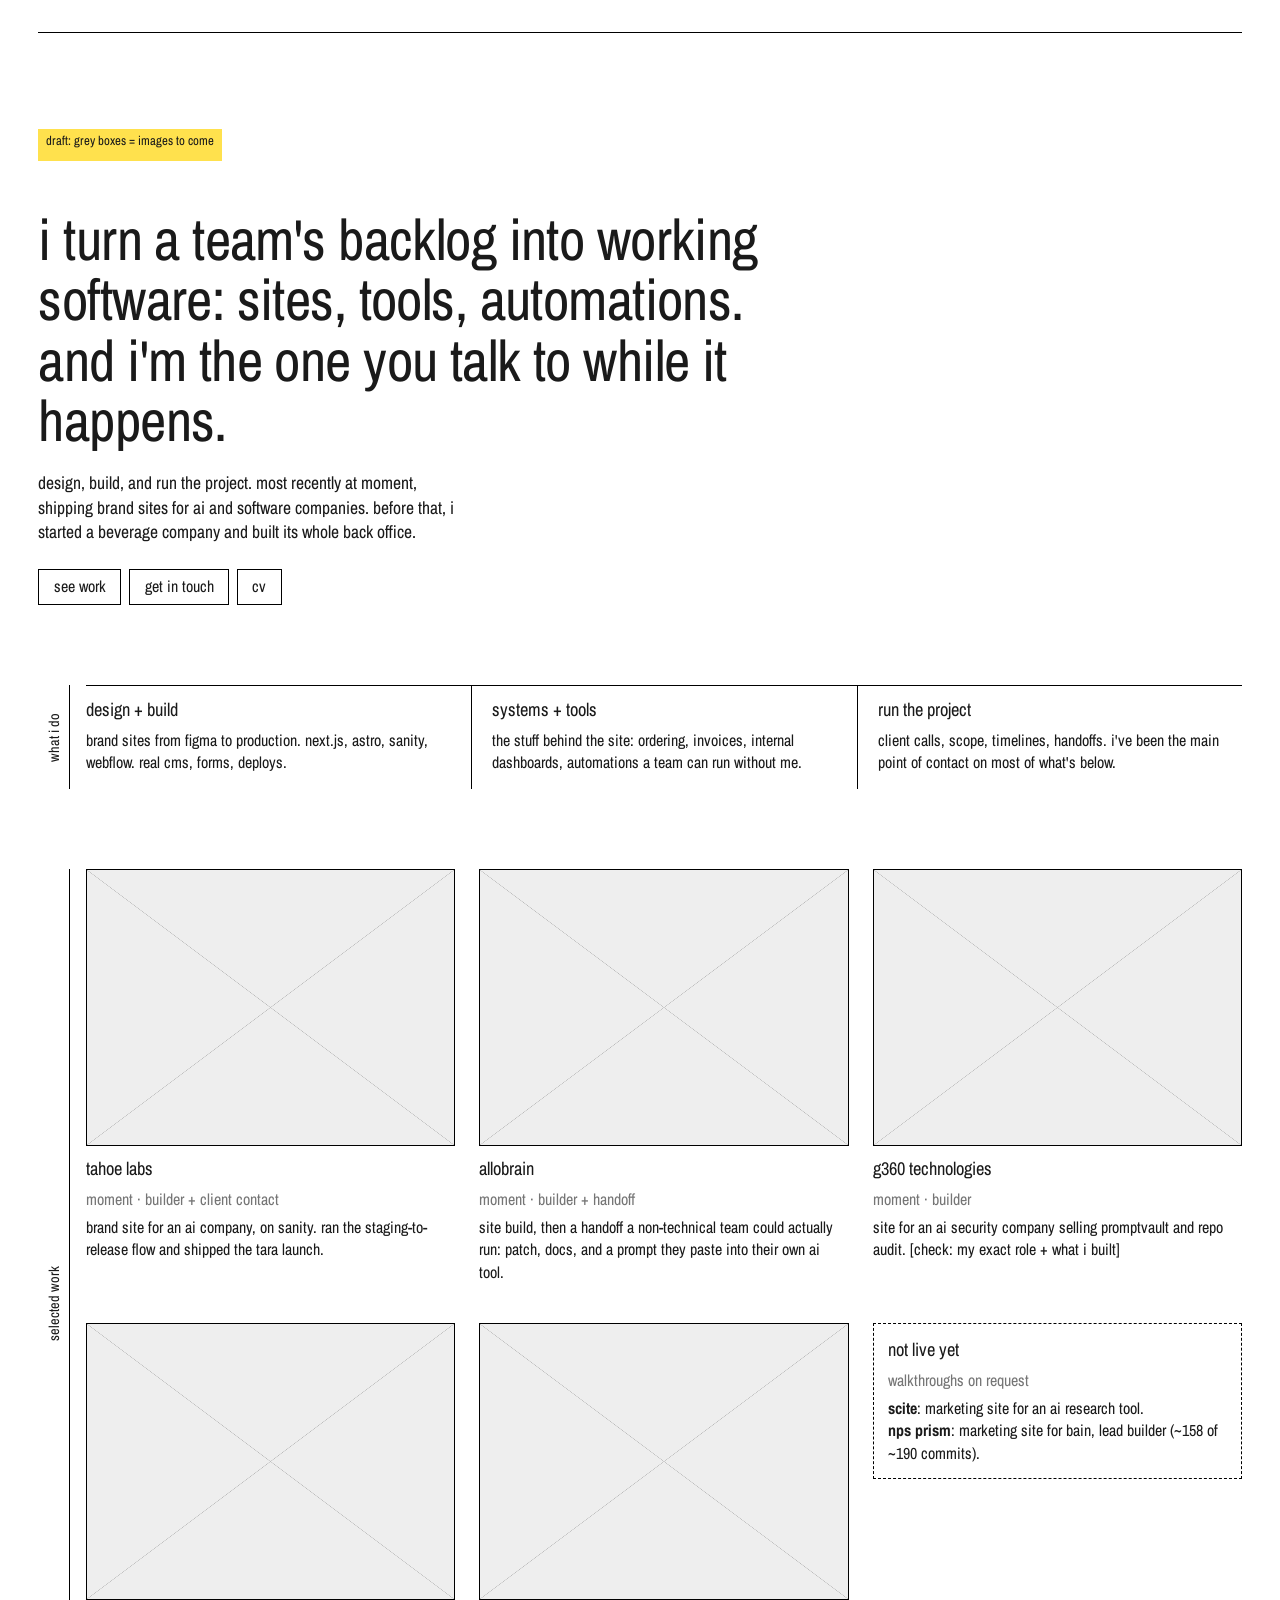
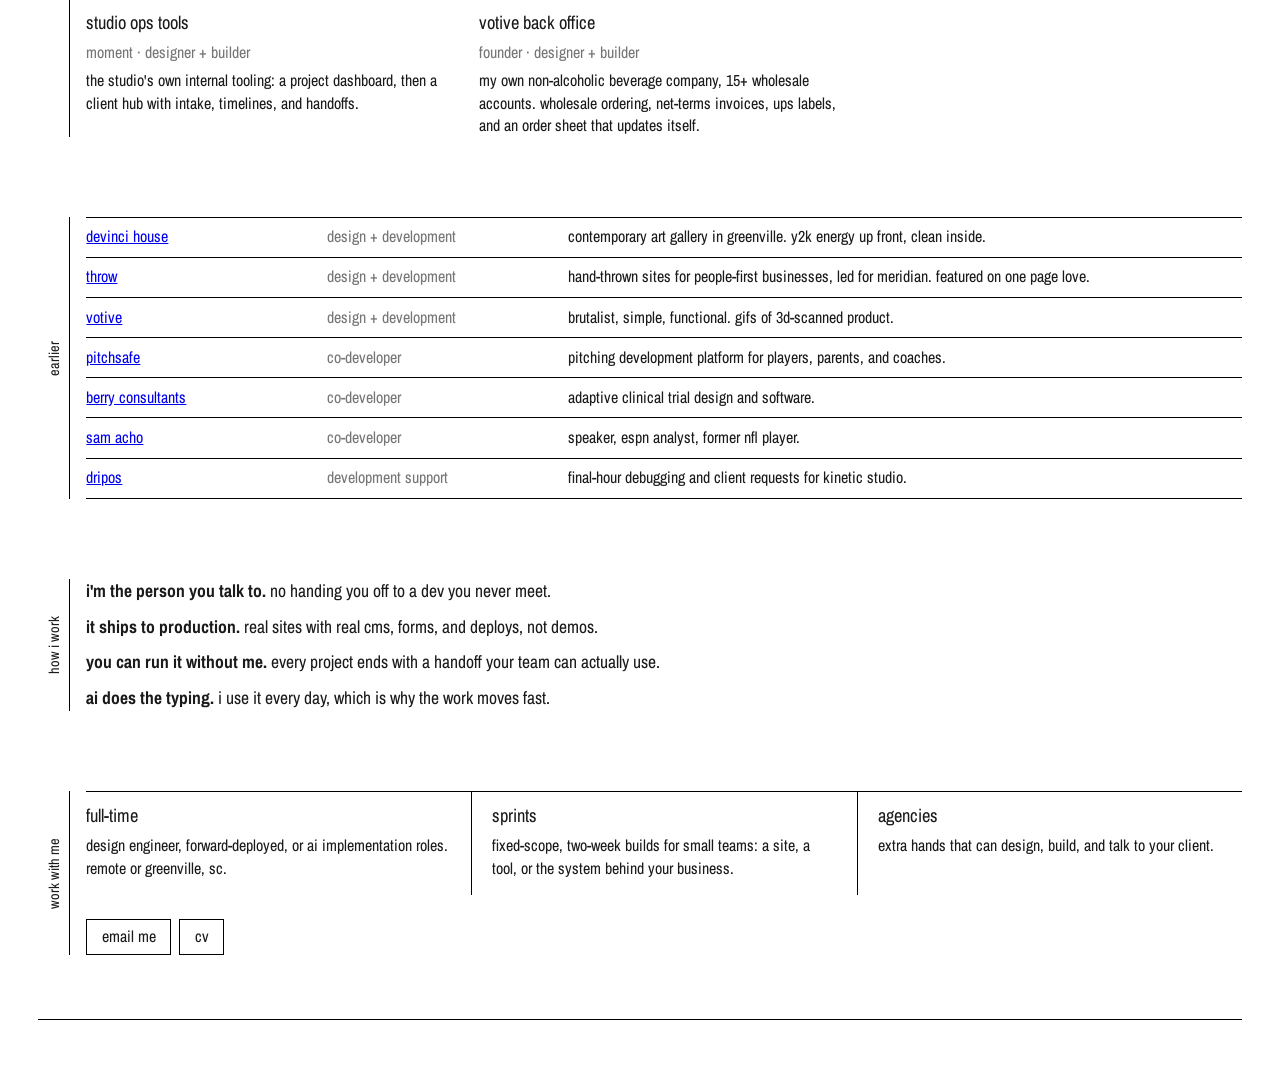
==== pages/index.html @ 3b922965 "Rebuild as the professional site: no side nav, top bar + footer, work front door at / Drops the pers" ====
<!DOCTYPE html>
<html lang="en">
<head>
  <meta charset="UTF-8">
  <meta name="viewport" content="width=device-width, initial-scale=1.0">
  <title>Griffin Duffey</title>
  <meta name="description" content="Griffin Duffey designs and builds sites, tools, and automations, and is the person you talk to while it happens. Open for work.">
  <link rel="icon" type="image/png" href="/assets/fav.png">
  <link rel="apple-touch-icon" href="/assets/webclip.png">
  <link rel="stylesheet" href="/css/pro.css">
</head>
<body>
  <div class="pro">
    <header class="pro-head" data-include="/partials/header.html"></header>

    <main class="pro-main">
      <p class="draft-flag">draft: grey boxes = images to come</p>

      <!-- Anchor line -->
      <section class="hero">
        <h1>i turn a team's backlog into working software: sites, tools, automations. and i'm the one you talk to while it happens.</h1>
        <p class="hero-sub">design, build, and run the project. most recently at MOMENT, shipping brand sites for ai and software companies. before that, i started a beverage company and built its whole back office.</p>
        <p class="buttons">
          <a href="#work">see work</a>
          <a href="mailto:griffinbennettduffey@gmail.com?subject=work">get in touch</a>
          <a href="/cv">cv</a>
        </p>
      </section>

      <!-- What I do -->
      <section class="group">
        <aside class="group-label"><span>what i do</span></aside>
        <div class="group-body cols">
          <div class="col">
            <h2>design + build</h2>
            <p>brand sites from figma to production. next.js, astro, sanity, webflow. real cms, forms, deploys.</p>
          </div>
          <div class="col">
            <h2>systems + tools</h2>
            <p>the stuff behind the site: ordering, invoices, internal dashboards, automations a team can run without me.</p>
          </div>
          <div class="col">
            <h2>run the project</h2>
            <p>client calls, scope, timelines, handoffs. i've been the main point of contact on most of what's below.</p>
          </div>
        </div>
      </section>

      <!-- Selected work -->
      <section class="group" id="work">
        <aside class="group-label"><span>selected work</span></aside>
        <div class="group-body cases">
          <a class="case" href="#">
            <div class="img" aria-hidden="true"></div>
            <h3>tahoe labs</h3>
            <p class="meta">MOMENT · builder + client contact</p>
            <p>brand site for an ai company, on sanity. ran the staging-to-release flow and shipped the tara launch.</p>
          </a>
          <a class="case" href="#">
            <div class="img" aria-hidden="true"></div>
            <h3>allobrain</h3>
            <p class="meta">MOMENT · builder + handoff</p>
            <p>site build, then a handoff a non-technical team could actually run: patch, docs, and a prompt they paste into their own ai tool.</p>
          </a>
          <a class="case" href="#">
            <div class="img" aria-hidden="true"></div>
            <h3>g360 technologies</h3>
            <p class="meta">MOMENT · builder</p>
            <p>site for an ai security company selling promptvault and repo audit. [check: my exact role + what i built]</p>
          </a>
          <a class="case" href="#">
            <div class="img" aria-hidden="true"></div>
            <h3>studio ops tools</h3>
            <p class="meta">MOMENT · designer + builder</p>
            <p>the studio's own internal tooling: a project dashboard, then a client hub with intake, timelines, and handoffs.</p>
          </a>
          <a class="case" href="/work-votive">
            <div class="img" aria-hidden="true"></div>
            <h3>votive back office</h3>
            <p class="meta">founder · designer + builder</p>
            <p>my own non-alcoholic beverage company, 15+ wholesale accounts. wholesale ordering, net-terms invoices, ups labels, and an order sheet that updates itself.</p>
          </a>
          <div class="case unreleased">
            <h3>not live yet</h3>
            <p class="meta">walkthroughs on request</p>
            <p><strong>scite</strong>: marketing site for an ai research tool.<br><strong>nps prism</strong>: marketing site for bain, lead builder (~158 of ~190 commits).</p>
          </div>
        </div>
      </section>

      <!-- Earlier work -->
      <section class="group">
        <aside class="group-label"><span>earlier</span></aside>
        <div class="group-body rows">
          <div class="row"><p><a href="https://www.devincihouse.com/" target="_blank" rel="noopener noreferrer">devinci house</a></p><p class="meta">design + development</p><p>contemporary art gallery in greenville. y2k energy up front, clean inside.</p></div>
          <div class="row"><p><a href="https://throw-site.webflow.io/" target="_blank" rel="noopener noreferrer">throw</a></p><p class="meta">design + development</p><p>hand-thrown sites for people-first businesses, led for meridian. featured on one page love.</p></div>
          <div class="row"><p><a href="https://www.drinkvotive.com/" target="_blank" rel="noopener noreferrer">votive</a></p><p class="meta">design + development</p><p>brutalist, simple, functional. gifs of 3d-scanned product.</p></div>
          <div class="row"><p><a href="https://pitchsafe.co/" target="_blank" rel="noopener noreferrer">pitchsafe</a></p><p class="meta">co-developer</p><p>pitching development platform for players, parents, and coaches.</p></div>
          <div class="row"><p><a href="https://www.berryconsultants.com/" target="_blank" rel="noopener noreferrer">berry consultants</a></p><p class="meta">co-developer</p><p>adaptive clinical trial design and software.</p></div>
          <div class="row"><p><a href="https://www.samacho.com/" target="_blank" rel="noopener noreferrer">sam acho</a></p><p class="meta">co-developer</p><p>speaker, espn analyst, former nfl player.</p></div>
          <div class="row"><p><a href="https://www.dripos.com/" target="_blank" rel="noopener noreferrer">dripos</a></p><p class="meta">development support</p><p>final-hour debugging and client requests for kinetic studio.</p></div>
        </div>
      </section>

      <!-- How I work -->
      <section class="group">
        <aside class="group-label"><span>how i work</span></aside>
        <ul class="group-body points">
          <li><strong>i'm the person you talk to.</strong> no handing you off to a dev you never meet.</li>
          <li><strong>it ships to production.</strong> real sites with real cms, forms, and deploys, not demos.</li>
          <li><strong>you can run it without me.</strong> every project ends with a handoff your team can actually use.</li>
          <li><strong>ai does the typing.</strong> i use it every day, which is why the work moves fast.</li>
        </ul>
      </section>

      <!-- Work with me -->
      <section class="group">
        <aside class="group-label"><span>work with me</span></aside>
        <div class="group-body">
          <div class="cols">
            <div class="col">
              <h2>full-time</h2>
              <p>design engineer, forward-deployed, or ai implementation roles. remote or greenville, sc.</p>
            </div>
            <div class="col">
              <h2>sprints</h2>
              <p>fixed-scope, two-week builds for small teams: a site, a tool, or the system behind your business.</p>
            </div>
            <div class="col">
              <h2>agencies</h2>
              <p>extra hands that can design, build, and talk to your client.</p>
            </div>
          </div>
          <p class="buttons"><a href="mailto:griffinbennettduffey@gmail.com?subject=work">email me</a> <a href="/cv">cv</a></p>
        </div>
      </section>
    </main>

    <footer class="pro-foot" data-include="/partials/footer.html"></footer>
  </div>
</body>
</html>
---- css/pro.css ----
/* Professional site (griffinduffey.com, pro-site branch).
   Standalone: doesn't load style.css. Same DNA as the personal site:
   narrow type, lowercase, black hairlines, vertical section labels,
   default-blue links, the blinking yellow dot. No side nav. */

@import url('https://fonts.googleapis.com/css2?family=Archivo+Narrow&display=swap');

*,
*::before,
*::after {
  box-sizing: border-box;
  margin: 0;
  padding: 0;
}

:root {
  --ink: #1a1a1a;
  --line: #000;
  --link: #0000ee;
  --hot: #ff1d21;
  --dot: #ffe14d;
  --pad: clamp(1.25rem, 3vw, 2.5rem);
}

body {
  font-family: 'Arial Narrow', 'Archivo Narrow', Arial, sans-serif;
  font-size: 1rem;
  line-height: 1.35;
  color: var(--ink);
  background: #fff;
  text-transform: lowercase;
}

ul { list-style: none; }
a { color: inherit; }

.pro {
  max-width: 84rem;
  margin: 0 auto;
  padding: 0 var(--pad);
}

/* ---------- Top bar ---------- */

.pro-head {
  display: flex;
  justify-content: space-between;
  align-items: baseline;
  gap: 1rem;
  padding: 1rem 0;
  border-bottom: 1px solid var(--line);
}

.pro-name {
  text-decoration: none;
}

.pro-links {
  display: flex;
  flex-wrap: wrap;
  gap: 0.25rem 1.25rem;
}

.pro-links a {
  text-decoration: none;
}

.pro-links a:hover,
.pro-name:hover {
  color: var(--hot);
}

.currently-dot {
  display: inline-block;
  width: 0.45em;
  height: 0.45em;
  margin-right: 0.35em;
  border-radius: 50%;
  background: var(--dot);
  vertical-align: 0.1em;
  animation: blink 1.6s steps(1) infinite;
}

@keyframes blink {
  50% { opacity: 0; }
}

@media (prefers-reduced-motion: reduce) {
  .currently-dot { animation: none; }
}

/* ---------- Main column ---------- */

.pro-main {
  display: grid;
  gap: clamp(3rem, 7vw, 5rem);
  padding: clamp(2.5rem, 8vw, 6rem) 0 4rem;
}

.draft-flag {
  justify-self: start;
  margin-bottom: -2rem;
  padding: 0.2rem 0.5rem;
  background: var(--dot);
  font-size: 0.8rem;
}

/* Hero */
.hero h1 {
  max-width: 30ch;
  font-size: clamp(2rem, 4.6vw, 3.6rem);
  font-weight: normal;
  line-height: 1.05;
  letter-spacing: -0.01em;
}

.hero-sub {
  max-width: 54ch;
  margin-top: 1.25rem;
  font-size: 1.1rem;
  line-height: 1.4;
}

.buttons {
  display: flex;
  flex-wrap: wrap;
  gap: 0.5rem;
  margin-top: 1.5rem;
}

.buttons a {
  padding: 0.4rem 0.9rem;
  border: 1px solid var(--line);
  text-decoration: none;
}

.buttons a:hover {
  background: var(--ink);
  color: #fff;
}

/* ---------- Sections: vertical label + content ---------- */

.group {
  display: flex;
  gap: 1rem;
  min-width: 0;
}

.group-label {
  flex: 0 0 2rem;
  border-right: 1px solid var(--line);
  position: relative;
}

.group-label span {
  position: absolute;
  top: 50%;
  left: 50%;
  white-space: nowrap;
  transform: translate(-50%, -50%) rotate(-90deg);
  font-size: 0.9rem;
}

.group-body {
  flex: 1;
  min-width: 0;
}

/* Three columns with hairlines between */
.cols {
  display: grid;
  grid-template-columns: repeat(3, minmax(0, 1fr));
  border-top: 1px solid var(--line);
}

.col {
  padding: 0.75rem 1.25rem 1rem 0;
}

.col + .col {
  padding-left: 1.25rem;
  border-left: 1px solid var(--line);
}

.col h2,
.case h3 {
  font-size: 1.15rem;
  font-weight: normal;
}

.col p,
.case p {
  margin-top: 0.35rem;
  line-height: 1.4;
}

/* Case cards */
.cases {
  display: grid;
  grid-template-columns: repeat(auto-fill, minmax(17rem, 1fr));
  gap: 2.5rem 1.5rem;
}

.case {
  display: block;
  text-decoration: none;
}

a.case:hover h3 {
  color: var(--hot);
}

.img {
  aspect-ratio: 4 / 3;
  margin-bottom: 0.7rem;
  border: 1px solid var(--line);
  background:
    linear-gradient(to top right, transparent calc(50% - 0.5px), #bbb, transparent calc(50% + 0.5px)),
    linear-gradient(to top left, transparent calc(50% - 0.5px), #bbb, transparent calc(50% + 0.5px)),
    #eee;
}

.meta {
  opacity: 0.6;
}

.case.unreleased {
  align-self: start;
  padding: 0.9rem;
  border: 1px dashed var(--line);
}

/* Earlier work: plain rows */
.rows {
  border-top: 1px solid var(--line);
}

.row {
  display: grid;
  grid-template-columns: minmax(8rem, 1fr) minmax(8rem, 1fr) minmax(0, 3fr);
  gap: 1rem;
  padding: 0.55rem 0;
  border-bottom: 1px solid var(--line);
}

.row a {
  color: var(--link);
}

/* How I work */
.points {
  display: grid;
  gap: 0.7rem;
  font-size: 1.1rem;
  line-height: 1.4;
}

.points strong {
  font-weight: bold;
}

/* ---------- Footer ---------- */

.pro-foot {
  display: flex;
  flex-wrap: wrap;
  justify-content: space-between;
  gap: 0.5rem 1rem;
  padding: 1rem 0 2rem;
  border-top: 1px solid var(--line);
}

/* ---------- Case study page ---------- */

.case-page {
  max-width: 48rem;
}

.case-page .back a,
.case-body a,
.case-head a {
  color: var(--link);
}

.case-head h1 {
  font-size: clamp(2rem, 4.6vw, 3.2rem);
  font-weight: normal;
  line-height: 1.05;
}

.case-meta {
  display: flex;
  flex-wrap: wrap;
  gap: 0.25rem 1.5rem;
  margin-top: 0.9rem;
  opacity: 0.7;
}

.case-page .img {
  margin: 0;
}

.case-body h2 {
  margin-bottom: 0.6rem;
  padding-bottom: 0.25rem;
  border-bottom: 1px solid var(--line);
  font-size: 1rem;
  font-weight: normal;
}

.case-body p,
.case-body li {
  max-width: 62ch;
  font-size: 1.05rem;
  line-height: 1.45;
}

.case-body p + p {
  margin-top: 0.6rem;
}

.case-body ul {
  display: grid;
  gap: 0.45rem;
  padding-left: 1rem;
  list-style: '– ';
}

/* ---------- Phones ---------- */

@media (max-width: 720px) {
  .pro-status { flex-basis: 100%; order: -1; }
  .pro-head { flex-wrap: wrap; }

  .group-label { flex-basis: 1.5rem; }
  .group-label span { font-size: 0.8rem; }

  .cols { grid-template-columns: minmax(0, 1fr); }
  .col,
  .col + .col {
    padding: 0.75rem 0;
    border-left: 0;
  }
  .col + .col { border-top: 1px solid var(--line); }

  .row { grid-template-columns: 1fr 1fr; }
  .row p:last-child { grid-column: 1 / -1; }

  .pro-foot { flex-direction: column; }
}
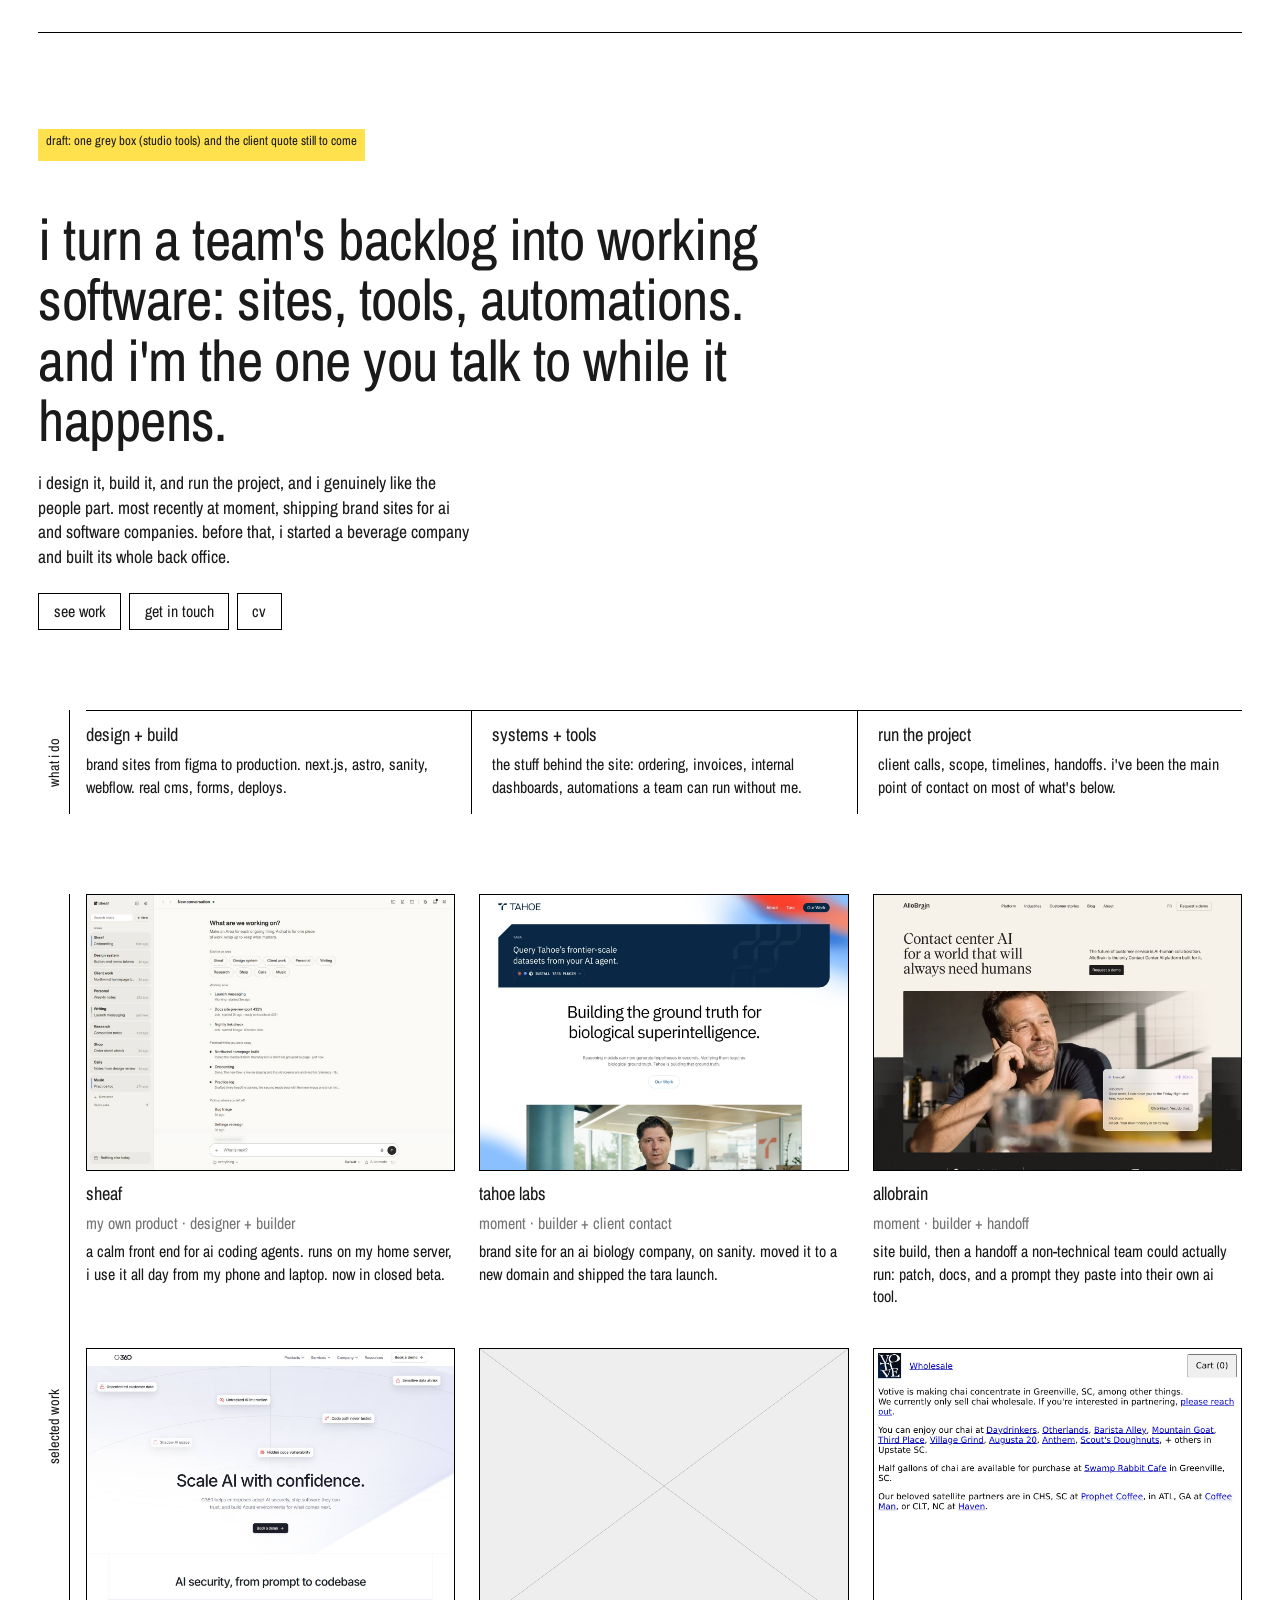
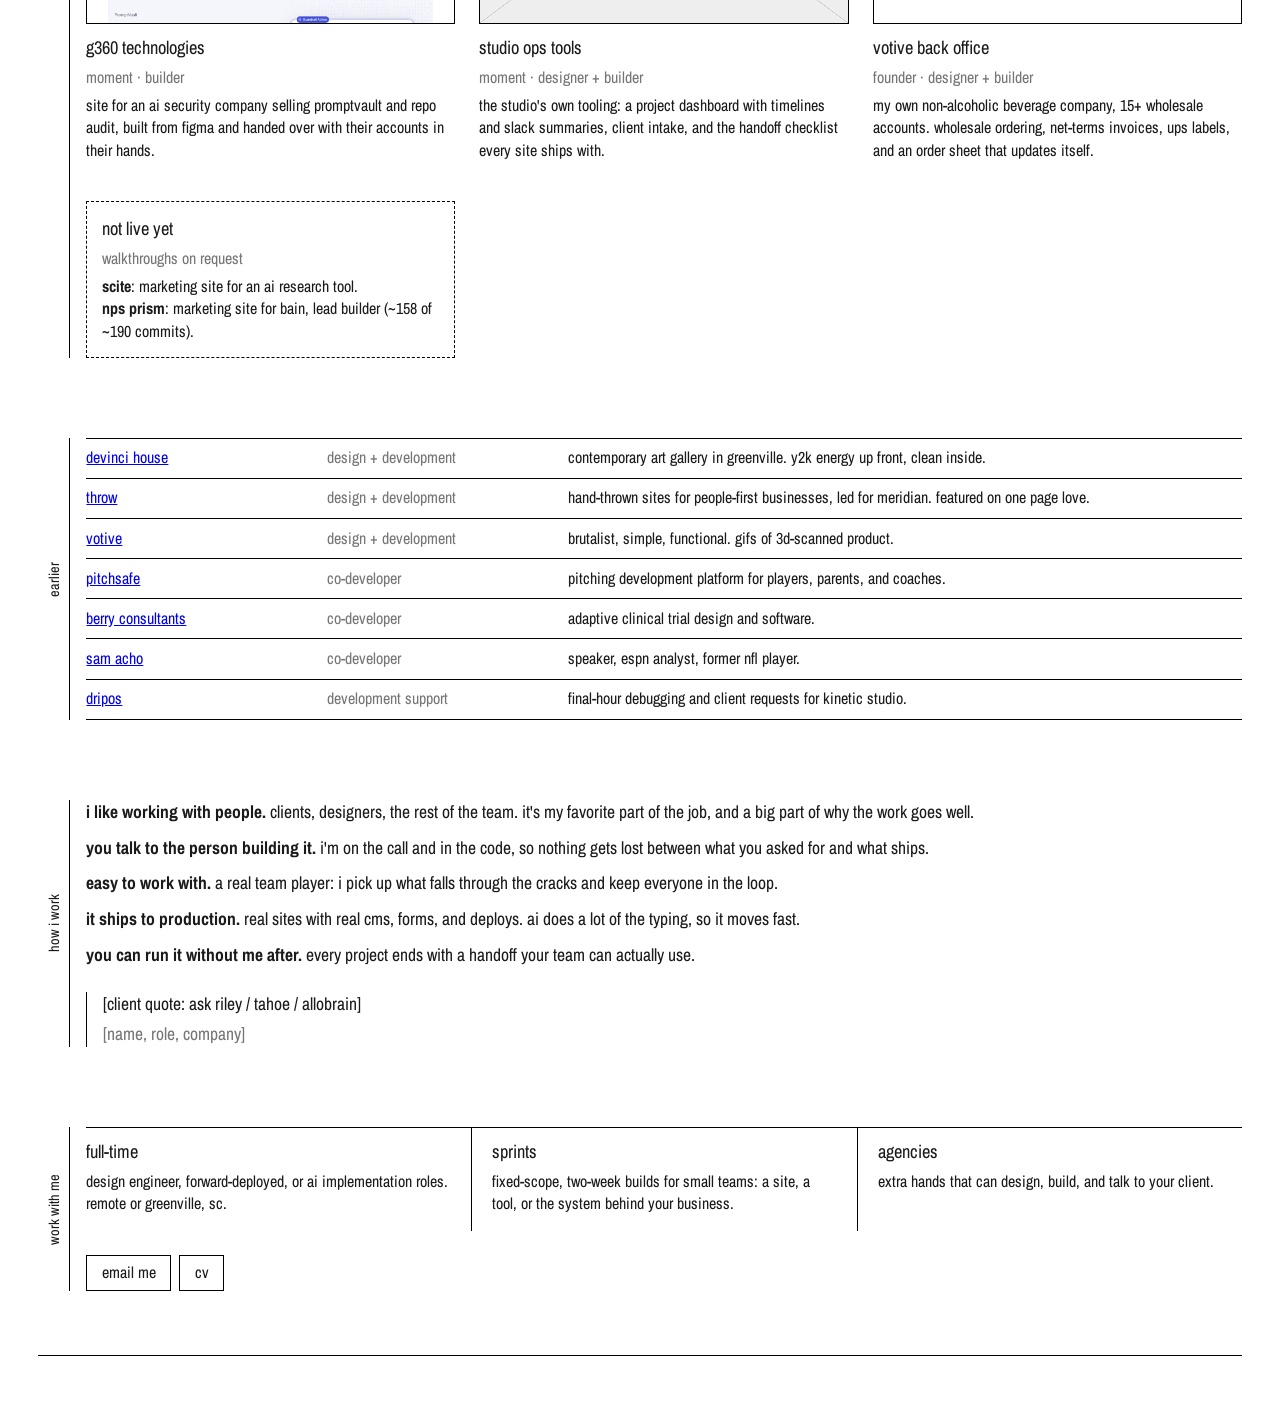
==== commit 4321f8c8: "Fill the pro site and CV with real work Front page: real screenshots on selected work, Sheaf added, " ====
--- a/pages/index.html
+++ b/pages/index.html
@@ -14,12 +14,12 @@
     <header class="pro-head" data-include="/partials/header.html"></header>
 
     <main class="pro-main">
-      <p class="draft-flag">draft: grey boxes = images to come</p>
+      <p class="draft-flag">draft: one grey box (studio tools) and the client quote still to come</p>
 
       <!-- Anchor line -->
       <section class="hero">
         <h1>i turn a team's backlog into working software: sites, tools, automations. and i'm the one you talk to while it happens.</h1>
-        <p class="hero-sub">design, build, and run the project. most recently at MOMENT, shipping brand sites for ai and software companies. before that, i started a beverage company and built its whole back office.</p>
+        <p class="hero-sub">i design it, build it, and run the project, and i genuinely like the people part. most recently at MOMENT, shipping brand sites for ai and software companies. before that, i started a beverage company and built its whole back office.</p>
         <p class="buttons">
           <a href="#work">see work</a>
           <a href="mailto:griffinbennettduffey@gmail.com?subject=work">get in touch</a>
@@ -50,32 +50,38 @@
       <section class="group" id="work">
         <aside class="group-label"><span>selected work</span></aside>
         <div class="group-body cases">
-          <a class="case" href="#">
-            <div class="img" aria-hidden="true"></div>
+          <a class="case" href="/work-sheaf">
+            <div class="img"><img src="/assets/work/sheaf-app.jpg" alt="sheaf home screen: areas in the sidebar, work running and finished in the middle" loading="lazy" width="1400" height="1050"></div>
+            <h3>sheaf</h3>
+            <p class="meta">my own product · designer + builder</p>
+            <p>a calm front end for ai coding agents. runs on my home server, i use it all day from my phone and laptop. now in closed beta.</p>
+          </a>
+          <a class="case" href="/work-tahoe">
+            <div class="img"><img src="/assets/work/tahoe-home.jpg" alt="tahoe labs homepage" loading="lazy" width="1400" height="1050"></div>
             <h3>tahoe labs</h3>
             <p class="meta">MOMENT · builder + client contact</p>
-            <p>brand site for an ai company, on sanity. ran the staging-to-release flow and shipped the tara launch.</p>
+            <p>brand site for an ai biology company, on sanity. moved it to a new domain and shipped the tara launch.</p>
           </a>
-          <a class="case" href="#">
-            <div class="img" aria-hidden="true"></div>
+          <a class="case" href="/work-allobrain">
+            <div class="img"><img src="/assets/work/allobrain-home.jpg" alt="allobrain homepage" loading="lazy" width="1400" height="1050"></div>
             <h3>allobrain</h3>
             <p class="meta">MOMENT · builder + handoff</p>
             <p>site build, then a handoff a non-technical team could actually run: patch, docs, and a prompt they paste into their own ai tool.</p>
           </a>
-          <a class="case" href="#">
-            <div class="img" aria-hidden="true"></div>
+          <a class="case" href="/work-g360">
+            <div class="img"><img src="/assets/work/g360-home.jpg" alt="g360 technologies homepage" loading="lazy" width="1400" height="1050"></div>
             <h3>g360 technologies</h3>
             <p class="meta">MOMENT · builder</p>
-            <p>site for an ai security company selling promptvault and repo audit. [check: my exact role + what i built]</p>
+            <p>site for an ai security company selling promptvault and repo audit, built from figma and handed over with their accounts in their hands.</p>
           </a>
-          <a class="case" href="#">
+          <a class="case" href="/work-studio-tools">
             <div class="img" aria-hidden="true"></div>
             <h3>studio ops tools</h3>
             <p class="meta">MOMENT · designer + builder</p>
-            <p>the studio's own internal tooling: a project dashboard, then a client hub with intake, timelines, and handoffs.</p>
+            <p>the studio's own tooling: a project dashboard with timelines and slack summaries, client intake, and the handoff checklist every site ships with.</p>
           </a>
           <a class="case" href="/work-votive">
-            <div class="img" aria-hidden="true"></div>
+            <div class="img"><img src="/assets/work/votive-home.jpg" alt="drinkvotive.com homepage" loading="lazy" width="1400" height="1050"></div>
             <h3>votive back office</h3>
             <p class="meta">founder · designer + builder</p>
             <p>my own non-alcoholic beverage company, 15+ wholesale accounts. wholesale ordering, net-terms invoices, ups labels, and an order sheet that updates itself.</p>
@@ -105,12 +111,19 @@
       <!-- How I work -->
       <section class="group">
         <aside class="group-label"><span>how i work</span></aside>
-        <ul class="group-body points">
-          <li><strong>i'm the person you talk to.</strong> no handing you off to a dev you never meet.</li>
-          <li><strong>it ships to production.</strong> real sites with real cms, forms, and deploys, not demos.</li>
-          <li><strong>you can run it without me.</strong> every project ends with a handoff your team can actually use.</li>
-          <li><strong>ai does the typing.</strong> i use it every day, which is why the work moves fast.</li>
-        </ul>
+        <div class="group-body">
+          <ul class="points">
+            <li><strong>i like working with people.</strong> clients, designers, the rest of the team. it's my favorite part of the job, and a big part of why the work goes well.</li>
+            <li><strong>you talk to the person building it.</strong> i'm on the call and in the code, so nothing gets lost between what you asked for and what ships.</li>
+            <li><strong>easy to work with.</strong> a real team player: i pick up what falls through the cracks and keep everyone in the loop.</li>
+            <li><strong>it ships to production.</strong> real sites with real cms, forms, and deploys. ai does a lot of the typing, so it moves fast.</li>
+            <li><strong>you can run it without me after.</strong> every project ends with a handoff your team can actually use.</li>
+          </ul>
+          <blockquote class="quote">
+            <p>[client quote: ask riley / tahoe / allobrain]</p>
+            <cite>[name, role, company]</cite>
+          </blockquote>
+        </div>
       </section>
 
       <!-- Work with me -->
--- a/css/pro.css
+++ b/css/pro.css
@@ -81,6 +81,11 @@
   animation: blink 1.6s steps(1) infinite;
 }
 
+.pro-prev {
+  margin-left: 0.6em;
+  opacity: 0.6;
+}
+
 @keyframes blink {
   50% { opacity: 0; }
 }
@@ -221,6 +226,18 @@
     #eee;
 }
 
+.img:has(img) {
+  background: #fff;
+}
+
+.img img {
+  display: block;
+  width: 100%;
+  height: 100%;
+  object-fit: cover;
+  object-position: top center;
+}
+
 .meta {
   opacity: 0.6;
 }
@@ -258,6 +275,23 @@
 
 .points strong {
   font-weight: bold;
+}
+
+/* Quote slot */
+.quote {
+  max-width: 54ch;
+  margin-top: 1.5rem;
+  padding-left: 1rem;
+  border-left: 1px solid var(--line);
+  font-size: 1.1rem;
+  line-height: 1.4;
+}
+
+.quote cite {
+  display: block;
+  margin-top: 0.35rem;
+  font-style: normal;
+  opacity: 0.6;
 }
 
 /* ---------- Footer ---------- */
@@ -325,6 +359,60 @@
   gap: 0.45rem;
   padding-left: 1rem;
   list-style: '– ';
+}
+
+/* Extra screenshots inside a case study */
+.shots {
+  display: grid;
+  gap: 0.75rem;
+  margin-top: 1rem;
+}
+
+.shots.pair {
+  grid-template-columns: minmax(0, 1fr) minmax(0, 2.6fr);
+  align-items: start;
+}
+
+.shots.two {
+  grid-template-columns: repeat(2, minmax(0, 1fr));
+  align-items: start;
+}
+
+.shots figure img {
+  display: block;
+  width: 100%;
+  height: auto;
+  border: 1px solid var(--line);
+}
+
+.shots .img {
+  margin: 0;
+}
+
+.shots figcaption {
+  margin-top: 0.3rem;
+  font-size: 0.85rem;
+  opacity: 0.6;
+}
+
+.next-case {
+  padding-top: 0.75rem;
+  border-top: 1px solid var(--line);
+  font-size: 1.15rem;
+}
+
+.next-case a {
+  color: var(--link);
+  text-decoration: none;
+}
+
+.next-case a:hover {
+  color: var(--hot);
+}
+
+.next-case .meta {
+  display: block;
+  font-size: 0.9rem;
 }
 
 /* ---------- Phones ---------- */
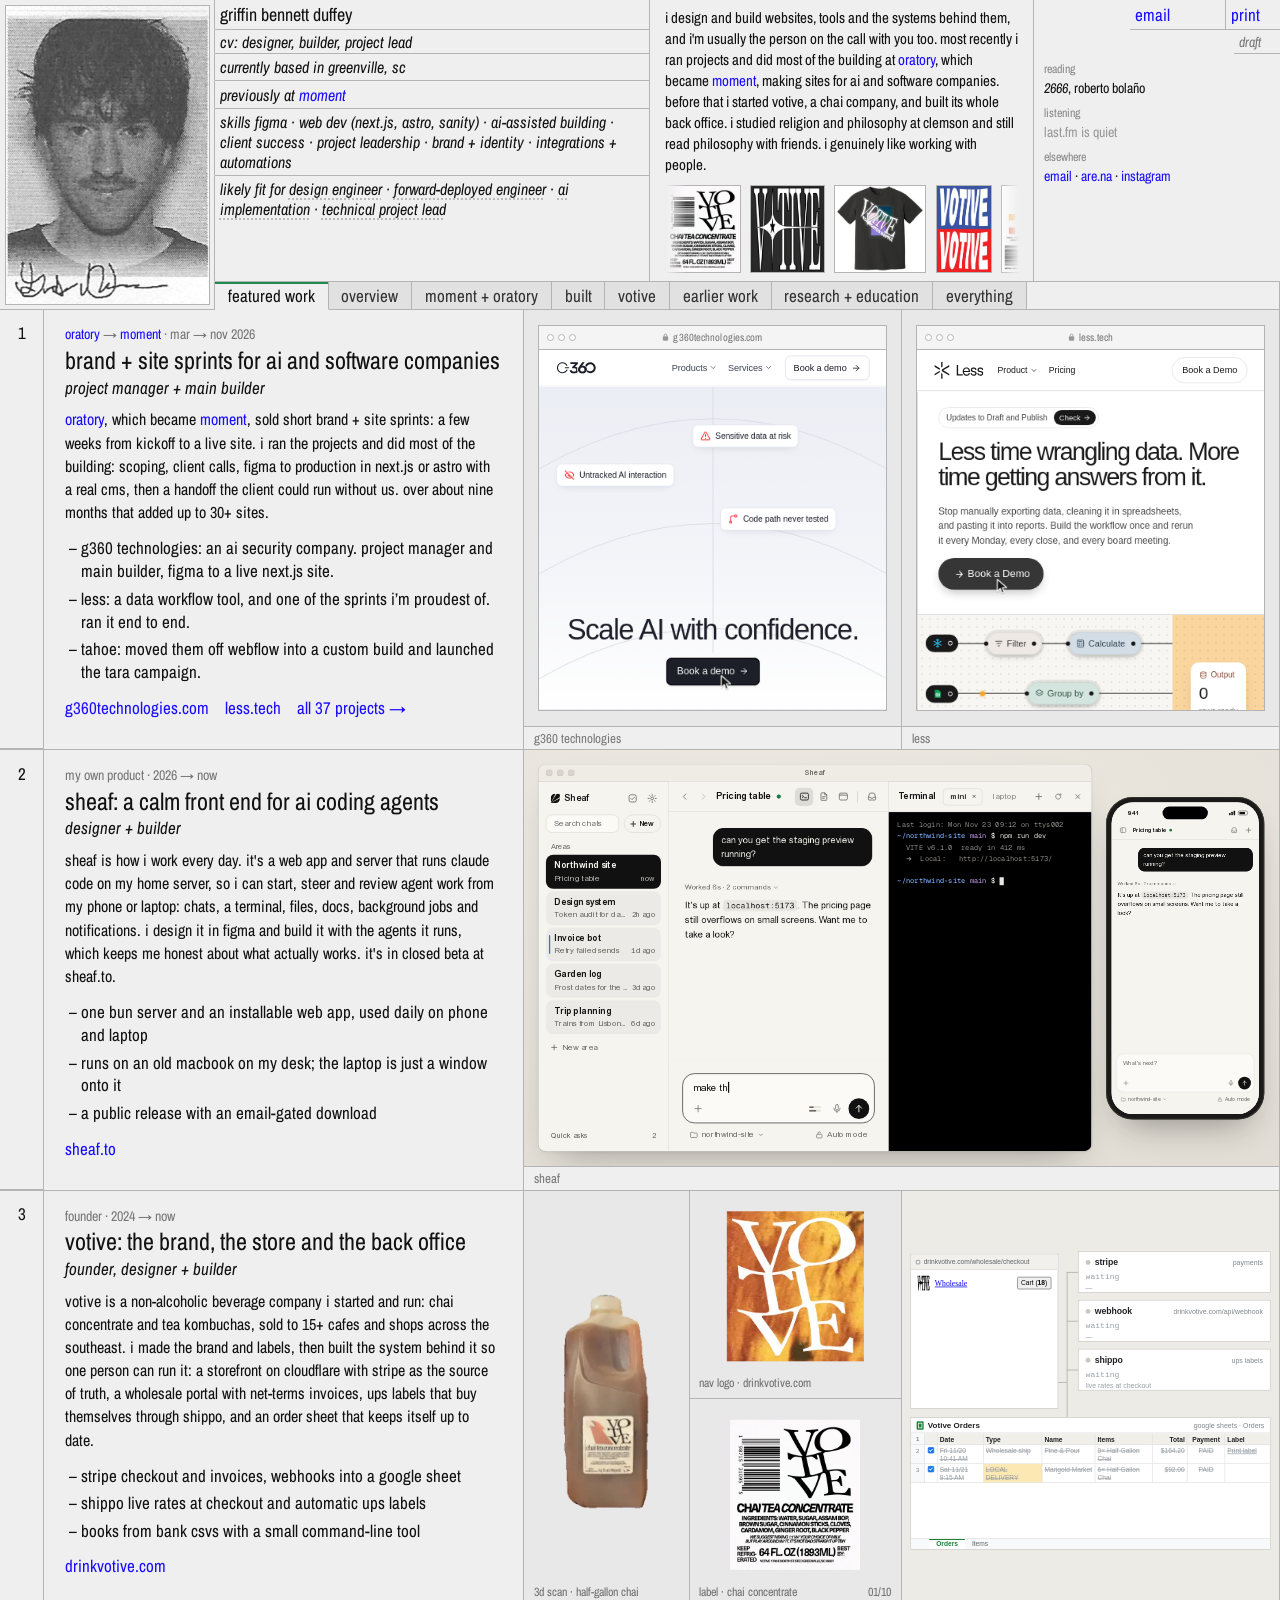
==== commit 2166de7f: "CV is the homepage; header gets an artifact carousel, reading/listening/elsewhere, wider name column" ====
--- a/pages/index.html
+++ b/pages/index.html
@@ -4,152 +4,38 @@
   <meta charset="UTF-8">
   <meta name="viewport" content="width=device-width, initial-scale=1.0">
   <title>Griffin Duffey</title>
-  <meta name="description" content="Griffin Duffey designs and builds sites, tools, and automations, and is the person you talk to while it happens. Open for work.">
+  <meta name="description" content="CV of Griffin Bennett Duffey: project lead, designer and builder. MOMENT and Oratory projects, Votive, research and education.">
   <link rel="icon" type="image/png" href="/assets/fav.png">
   <link rel="apple-touch-icon" href="/assets/webclip.png">
-  <link rel="stylesheet" href="/css/pro.css">
+  <link rel="stylesheet" href="/css/cv.css">
+  <link rel="stylesheet" href="/css/visuals/moment.css">
+  <link rel="stylesheet" href="/css/visuals/sheaf.css">
+  <link rel="stylesheet" href="/css/visuals/votive.css">
 </head>
-<body>
-  <div class="pro">
-    <header class="pro-head" data-include="/partials/header.html"></header>
+<body class="cv">
+  <header class="top" id="top"></header>
+  <section class="intro" id="intro" hidden></section>
+  <main class="sheet-wrap" id="sheet-wrap">
+    <div class="sheet" id="sheet" aria-label="CV"></div>
+  </main>
 
-    <main class="pro-main">
-      <p class="draft-flag">draft: one grey box (studio tools) and the client quote still to come</p>
+  <div class="viewer" id="viewer" hidden>
+    <figure class="viewer-media" id="viewer-media" hidden></figure>
+    <aside class="comment" id="comment" role="dialog" aria-modal="false" aria-labelledby="comment-title">
+      <button class="comment-close" id="comment-close" type="button" aria-label="Close">
+        <svg viewBox="0 0 20 20" aria-hidden="true"><path d="M3 3l14 14M17 3L3 17" stroke="currentColor" stroke-width="1.2"/></svg>
+      </button>
+      <div id="comment-body"></div>
+    </aside>
+  </div>
 
-      <!-- Anchor line -->
-      <section class="hero">
-        <h1>i turn a team's backlog into working software: sites, tools, automations. and i'm the one you talk to while it happens.</h1>
-        <p class="hero-sub">i design it, build it, and run the project, and i genuinely like the people part. most recently at MOMENT, shipping brand sites for ai and software companies. before that, i started a beverage company and built its whole back office.</p>
-        <p class="buttons">
-          <a href="#work">see work</a>
-          <a href="mailto:griffinbennettduffey@gmail.com?subject=work">get in touch</a>
-          <a href="/cv">cv</a>
-        </p>
-      </section>
+  <article class="print-cv" id="print-cv" aria-hidden="true"></article>
 
-      <!-- What I do -->
-      <section class="group">
-        <aside class="group-label"><span>what i do</span></aside>
-        <div class="group-body cols">
-          <div class="col">
-            <h2>design + build</h2>
-            <p>brand sites from figma to production. next.js, astro, sanity, webflow. real cms, forms, deploys.</p>
-          </div>
-          <div class="col">
-            <h2>systems + tools</h2>
-            <p>the stuff behind the site: ordering, invoices, internal dashboards, automations a team can run without me.</p>
-          </div>
-          <div class="col">
-            <h2>run the project</h2>
-            <p>client calls, scope, timelines, handoffs. i've been the main point of contact on most of what's below.</p>
-          </div>
-        </div>
-      </section>
-
-      <!-- Selected work -->
-      <section class="group" id="work">
-        <aside class="group-label"><span>selected work</span></aside>
-        <div class="group-body cases">
-          <a class="case" href="/work-sheaf">
-            <div class="img"><img src="/assets/work/sheaf-app.jpg" alt="sheaf home screen: areas in the sidebar, work running and finished in the middle" loading="lazy" width="1400" height="1050"></div>
-            <h3>sheaf</h3>
-            <p class="meta">my own product · designer + builder</p>
-            <p>a calm front end for ai coding agents. runs on my home server, i use it all day from my phone and laptop. now in closed beta.</p>
-          </a>
-          <a class="case" href="/work-tahoe">
-            <div class="img"><img src="/assets/work/tahoe-home.jpg" alt="tahoe labs homepage" loading="lazy" width="1400" height="1050"></div>
-            <h3>tahoe labs</h3>
-            <p class="meta">MOMENT · builder + client contact</p>
-            <p>brand site for an ai biology company, on sanity. moved it to a new domain and shipped the tara launch.</p>
-          </a>
-          <a class="case" href="/work-allobrain">
-            <div class="img"><img src="/assets/work/allobrain-home.jpg" alt="allobrain homepage" loading="lazy" width="1400" height="1050"></div>
-            <h3>allobrain</h3>
-            <p class="meta">MOMENT · builder + handoff</p>
-            <p>site build, then a handoff a non-technical team could actually run: patch, docs, and a prompt they paste into their own ai tool.</p>
-          </a>
-          <a class="case" href="/work-g360">
-            <div class="img"><img src="/assets/work/g360-home.jpg" alt="g360 technologies homepage" loading="lazy" width="1400" height="1050"></div>
-            <h3>g360 technologies</h3>
-            <p class="meta">MOMENT · builder</p>
-            <p>site for an ai security company selling promptvault and repo audit, built from figma and handed over with their accounts in their hands.</p>
-          </a>
-          <a class="case" href="/work-studio-tools">
-            <div class="img" aria-hidden="true"></div>
-            <h3>studio ops tools</h3>
-            <p class="meta">MOMENT · designer + builder</p>
-            <p>the studio's own tooling: a project dashboard with timelines and slack summaries, client intake, and the handoff checklist every site ships with.</p>
-          </a>
-          <a class="case" href="/work-votive">
-            <div class="img"><img src="/assets/work/votive-home.jpg" alt="drinkvotive.com homepage" loading="lazy" width="1400" height="1050"></div>
-            <h3>votive back office</h3>
-            <p class="meta">founder · designer + builder</p>
-            <p>my own non-alcoholic beverage company, 15+ wholesale accounts. wholesale ordering, net-terms invoices, ups labels, and an order sheet that updates itself.</p>
-          </a>
-          <div class="case unreleased">
-            <h3>not live yet</h3>
-            <p class="meta">walkthroughs on request</p>
-            <p><strong>scite</strong>: marketing site for an ai research tool.<br><strong>nps prism</strong>: marketing site for bain, lead builder (~158 of ~190 commits).</p>
-          </div>
-        </div>
-      </section>
-
-      <!-- Earlier work -->
-      <section class="group">
-        <aside class="group-label"><span>earlier</span></aside>
-        <div class="group-body rows">
-          <div class="row"><p><a href="https://www.devincihouse.com/" target="_blank" rel="noopener noreferrer">devinci house</a></p><p class="meta">design + development</p><p>contemporary art gallery in greenville. y2k energy up front, clean inside.</p></div>
-          <div class="row"><p><a href="https://throw-site.webflow.io/" target="_blank" rel="noopener noreferrer">throw</a></p><p class="meta">design + development</p><p>hand-thrown sites for people-first businesses, led for meridian. featured on one page love.</p></div>
-          <div class="row"><p><a href="https://www.drinkvotive.com/" target="_blank" rel="noopener noreferrer">votive</a></p><p class="meta">design + development</p><p>brutalist, simple, functional. gifs of 3d-scanned product.</p></div>
-          <div class="row"><p><a href="https://pitchsafe.co/" target="_blank" rel="noopener noreferrer">pitchsafe</a></p><p class="meta">co-developer</p><p>pitching development platform for players, parents, and coaches.</p></div>
-          <div class="row"><p><a href="https://www.berryconsultants.com/" target="_blank" rel="noopener noreferrer">berry consultants</a></p><p class="meta">co-developer</p><p>adaptive clinical trial design and software.</p></div>
-          <div class="row"><p><a href="https://www.samacho.com/" target="_blank" rel="noopener noreferrer">sam acho</a></p><p class="meta">co-developer</p><p>speaker, espn analyst, former nfl player.</p></div>
-          <div class="row"><p><a href="https://www.dripos.com/" target="_blank" rel="noopener noreferrer">dripos</a></p><p class="meta">development support</p><p>final-hour debugging and client requests for kinetic studio.</p></div>
-        </div>
-      </section>
-
-      <!-- How I work -->
-      <section class="group">
-        <aside class="group-label"><span>how i work</span></aside>
-        <div class="group-body">
-          <ul class="points">
-            <li><strong>i like working with people.</strong> clients, designers, the rest of the team. it's my favorite part of the job, and a big part of why the work goes well.</li>
-            <li><strong>you talk to the person building it.</strong> i'm on the call and in the code, so nothing gets lost between what you asked for and what ships.</li>
-            <li><strong>easy to work with.</strong> a real team player: i pick up what falls through the cracks and keep everyone in the loop.</li>
-            <li><strong>it ships to production.</strong> real sites with real cms, forms, and deploys. ai does a lot of the typing, so it moves fast.</li>
-            <li><strong>you can run it without me after.</strong> every project ends with a handoff your team can actually use.</li>
-          </ul>
-          <blockquote class="quote">
-            <p>[client quote: ask riley / tahoe / allobrain]</p>
-            <cite>[name, role, company]</cite>
-          </blockquote>
-        </div>
-      </section>
-
-      <!-- Work with me -->
-      <section class="group">
-        <aside class="group-label"><span>work with me</span></aside>
-        <div class="group-body">
-          <div class="cols">
-            <div class="col">
-              <h2>full-time</h2>
-              <p>design engineer, forward-deployed, or ai implementation roles. remote or greenville, sc.</p>
-            </div>
-            <div class="col">
-              <h2>sprints</h2>
-              <p>fixed-scope, two-week builds for small teams: a site, a tool, or the system behind your business.</p>
-            </div>
-            <div class="col">
-              <h2>agencies</h2>
-              <p>extra hands that can design, build, and talk to your client.</p>
-            </div>
-          </div>
-          <p class="buttons"><a href="mailto:griffinbennettduffey@gmail.com?subject=work">email me</a> <a href="/cv">cv</a></p>
-        </div>
-      </section>
-    </main>
-
-    <footer class="pro-foot" data-include="/partials/footer.html"></footer>
-  </div>
+  <script src="/js/cv-data.js"></script>
+  <!-- Featured-work visuals: each file registers window.CVVisuals[name] = (el) => {} -->
+  <script src="/js/visuals/moment.js"></script>
+  <script src="/js/visuals/sheaf.js"></script>
+  <script src="/js/visuals/votive.js"></script>
+  <script src="/js/cv.js"></script>
 </body>
 </html>
--- a/css/cv.css
+++ b/css/cv.css
@@ -0,0 +1,623 @@
+/* Spreadsheet CV (/cv). Standalone: doesn't load style.css.
+   Look: a plain grey sheet with row numbers, thin cell lines, default blue
+   links, colored swatches marking sections. Reference: Beckmans 2024.
+   Time runs backwards: newest column on the left. */
+
+@import url('https://fonts.googleapis.com/css2?family=Archivo+Narrow:ital@0;1&display=swap');
+
+:root {
+  --bg: #efefef;
+  --tab-bg: #e1e1e1;
+  --line: #b4b4b4;
+  --ink: #111;
+  --muted: #6f6f6f;
+  --link: #1a0dff;
+  --select: #1f8a4c;
+  --row: 1.5rem;
+  --gutter: 2.75rem;
+  --month: 2.5rem;
+  --font: 'Arial Narrow', 'Archivo Narrow', Arial, sans-serif;
+}
+
+*,
+*::before,
+*::after { box-sizing: border-box; margin: 0; padding: 0; }
+
+[hidden] { display: none !important; }
+
+html { background: var(--bg); }
+
+body.cv {
+  font-family: var(--font);
+  font-size: 1.0625rem;
+  line-height: 1;
+  color: var(--ink);
+  background: var(--bg);
+  text-transform: lowercase;
+  -webkit-font-smoothing: antialiased;
+}
+
+a { color: var(--link); text-decoration: none; }
+a:hover { text-decoration: underline; }
+em { font-style: italic; }
+h1 { font-size: inherit; font-weight: normal; }
+
+.cell {
+  border-right: 1px solid var(--line);
+  border-bottom: 1px solid var(--line);
+  height: var(--row);
+  overflow: hidden;
+  white-space: nowrap;
+  text-overflow: ellipsis;
+  padding: 0 0.3rem;
+  display: flex;
+  align-items: center;
+  min-width: 0;
+}
+.gutter { justify-content: center; font-variant-numeric: tabular-nums; }
+
+/* ---------- Header: title, nav, zoom, tabs ---------- */
+
+.trow { display: flex; height: var(--row); }
+.trow > .cell { flex: none; }
+.top .gutter { width: var(--gutter); }
+.top .title { flex: 1 1 auto; border-right-color: transparent; }
+.top .fill { flex: 1 1 auto; }
+.trow .title + .fill { display: none; }
+
+.trow.head { height: calc(var(--row) * 1.25); }
+.trow.head > .cell { height: calc(var(--row) * 1.25); }
+.trow.head .title { font-size: 1.125rem; }
+.trow.sub .title em { font-size: 1rem; }
+
+.top .nav { width: 6rem; }
+.top .sw { gap: 0.35rem; }
+.top .zoom { width: 12.5rem; }
+.top .tlsw { width: 10.5rem; }
+.top .note { width: 5.5rem; flex: none; color: #777; font-size: 0.875rem; }
+.sw-label { color: var(--muted); font-size: 0.875rem; margin-right: 0.15rem; }
+.sw-sep { color: var(--line); }
+.sw a.on, .sw a[aria-current] { color: var(--ink); text-decoration: underline; text-underline-offset: 0.2em; }
+/* Option b has no chart, so no zoom. */
+body[data-tl='b'] .top .zoom { display: none; }
+
+/* Tabs read like sheet tabs: grey until picked, then the sheet's own grey
+   with a green top line. */
+.trow.tabs {
+  height: 1.75rem;
+  overflow-x: auto;
+  scrollbar-width: none;
+  -webkit-overflow-scrolling: touch;
+}
+.trow.tabs::-webkit-scrollbar { display: none; }
+.trow.tabs > .cell { height: 1.75rem; }
+.tab {
+  padding: 0 0.8rem;
+  background: var(--tab-bg);
+  color: #333;
+}
+.tab:hover { text-decoration: none; color: var(--link); }
+.tab.on {
+  background: var(--bg);
+  color: var(--ink);
+  box-shadow: inset 0 2px 0 var(--select);
+  border-bottom-color: transparent;
+}
+.tab:focus-visible { outline: 2px solid var(--select); outline-offset: -2px; }
+
+/* Intro on the moment + oratory tab: one paragraph in a merged cell,
+   set larger than the sheet so it reads first. */
+.intro .trow.para { height: auto; }
+.intro .para > .cell { height: auto; }
+.intro .para p.cell {
+  flex: 1 1 auto;
+  display: block;
+  white-space: normal;
+  font-size: 1.375rem;
+  line-height: 1.5;
+  /* ~70ch measure, the rest of the merged cell stays empty */
+  padding: 1.75rem max(2rem, calc(100% - 70ch - 2rem)) 2rem 2rem;
+}
+.intro .para .gutter { align-self: stretch; width: var(--gutter); flex: none; }
+
+/* ---------- Grid ---------- */
+
+.sheet-wrap { overflow-x: auto; overflow-y: hidden; -webkit-overflow-scrolling: touch; }
+
+/* Text columns per timeline style. a: name | role | when.
+   b: name | role | when | length (no chart). c: name | role. */
+.sheet {
+  --textcols: minmax(14rem, 1.4fr) minmax(15rem, 1.5fr) 9.5rem;
+  --textmin: 38.5rem;
+  min-height: 60vh;
+  min-width: calc(var(--gutter) + var(--textmin) + var(--tlmin, 0rem) + 1rem);
+}
+.sheet.tl-b { --textcols: minmax(16rem, 1.4fr) minmax(18rem, 1.6fr) 11rem 6rem; --textmin: 51rem; }
+.sheet.tl-c { --textcols: minmax(14rem, 1.4fr) minmax(15rem, 1.5fr); --textmin: 29rem; }
+
+/* moment + oratory table: client (+ what) | studio · type | my role |
+   when | [length] | status | see it. */
+.sheet.is-table {
+  --month: 2.25rem;
+  --textcols: minmax(12rem, 1.3fr) 12.5rem minmax(9.5rem, 0.9fr) 9.75rem minmax(11rem, 1.1fr) minmax(11rem, 1fr);
+  --textmin: 66rem;
+}
+.sheet.is-table.tl-b {
+  --textcols: minmax(15rem, 1.5fr) 12.5rem minmax(12rem, 1.1fr) 8.5rem 4.5rem minmax(13rem, 1.2fr) minmax(11rem, 1fr);
+  --textmin: 76.5rem;
+}
+
+.row {
+  position: relative;
+  display: grid;
+  grid-template-columns: var(--gutter) var(--textcols) var(--tl,) minmax(1rem, 0.5fr);
+  min-height: var(--row);
+  color: inherit;
+}
+.yr, .tail { padding: 0; }
+.m-when { display: none; }
+
+/* Column labels */
+.row.colhead .cell { font-size: 0.75rem; color: #888; font-variant-numeric: tabular-nums; }
+.row.colhead .yr { justify-content: center; }
+.row.yearrow .yr.ylabel { justify-content: flex-start; padding-left: 0.3rem; overflow: visible; color: #555; position: relative; z-index: 1; }
+.row.yearrow .yr:not(.ylabel) { border-right-color: transparent; }
+
+/* Month zoom: a darker line where one year ends and the next begins. */
+.z-months .yr.ynew,
+.z-months .yr.earlier { box-shadow: inset 1px 0 0 #8a8a8a; }
+.row.colhead .yr.earlier { font-size: 0.6875rem; }
+
+/* Month zoom scrolls sideways; row numbers and names stay put. */
+.z-months:not(.is-table) .gutter,
+.z-months:not(.is-table) .t-name {
+  position: sticky;
+  z-index: 3;
+  background: var(--bg);
+}
+.z-months:not(.is-table) .gutter { left: 0; }
+.z-months:not(.is-table) .t-name { left: var(--gutter); }
+
+.row.section .t-name,
+.row.section .t-client { font-size: 1.0625rem; overflow: visible; }
+
+/* Entries. Names and roles wrap to a second line instead of cutting off. */
+.row.entry { cursor: pointer; }
+.row.entry .cell { height: auto; min-height: var(--row); }
+.row.entry .t-name,
+.row.entry .t-sub {
+  white-space: normal;
+  line-height: 1.15;
+  padding-top: 0.2rem;
+  padding-bottom: 0.2rem;
+  overflow-wrap: normal;
+}
+.row.entry .t-when,
+.row.entry .t-len { color: #444; font-variant-numeric: tabular-nums; white-space: nowrap; }
+.row.entry .t-len { color: #777; }
+.row.entry .nm { display: block; min-width: 0; }
+/* Second role line (e.g. "design + imagery support") sits under the role on every tab */
+.row.entry .t-sub { flex-wrap: wrap; align-content: center; }
+.row.entry .t-sub .also { flex-basis: 100%; margin-top: 0.15rem; font-size: 0.875rem; color: #777; }
+.row.entry a.open { color: inherit; }
+.row.entry:hover .cell { background: #f6f6f6; }
+.row.entry:hover a.open { color: var(--link); text-decoration: none; }
+.row.entry a.open:focus-visible { outline: none; }
+.row.entry:has(a.open:focus-visible) :is(.t-name, .t-client),
+.row.entry.is-open :is(.t-name, .t-client) { box-shadow: inset 0 0 0 2px var(--select); }
+.row.entry .t-sub { color: #444; }
+.muted { color: var(--muted); }
+
+/* ---------- moment + oratory table: room to read ---------- */
+
+.is-table .row.entry .cell {
+  white-space: normal;
+  align-items: flex-start;
+  padding: 0.6rem 0.6rem 0.65rem;
+  line-height: 1.3;
+  overflow-wrap: normal;
+  word-break: normal;
+  hyphens: none;
+}
+.is-table .row.entry .yr { padding: 0; }
+.is-table .row.colhead .t { padding-left: 0.6rem; }
+.is-table .row.section .t-client { padding-left: 0.6rem; }
+.is-table .row.entry .t-client { flex-direction: column; align-items: flex-start; gap: 0.15rem; }
+.is-table .c-name { font-weight: 700; }
+.is-table .c-what { font-size: 0.9375rem; color: #555; }
+.is-table .row.entry .t-st { display: block; color: #444; }
+.is-table .t-st .brand { white-space: nowrap; }
+/* The type moves to its own line as a unit, and only wraps if it can't fit there. */
+.is-table .t-st .ty { display: inline-block; max-width: 100%; }
+/* Second lines: how the site was built (under the type), extra role (under my role). */
+.is-table .t-st .stk,
+.is-table .t-sub .also { display: block; margin-top: 0.15rem; font-size: 0.875rem; color: #777; }
+.is-table .row.entry .t-sub { display: block; }
+.comment .c-also { color: #666; }
+.is-table .row.entry .t-status { flex-direction: column; align-items: flex-start; gap: 0.1rem; }
+.is-table .st { font-size: 0.9375rem; letter-spacing: 0.01em; color: #6a6a6a; }
+.is-table .st-live { color: #1d7a3e; }
+.is-table .st-soon { color: #6a6a6a; }
+.is-table .st-note { font-size: 0.875rem; color: #777; }
+.is-table .row.entry .t-see { display: block; }
+.is-table .row.entry .t-when { white-space: nowrap; }
+
+/* ---------- Timeline a: filled cells ---------- */
+
+.yr { position: relative; }
+.yr.fill-full { background: color-mix(in srgb, var(--tint, #ccc) 55%, var(--bg)); }
+.yr.fill-part { background: color-mix(in srgb, var(--tint, #ccc) 28%, var(--bg)); }
+.row.entry:hover .yr.fill-full,
+.row.entry.is-open .yr.fill-full { background: color-mix(in srgb, var(--tint, #ccc) 80%, var(--bg)); }
+.row.entry:hover .yr.fill-part,
+.row.entry.is-open .yr.fill-part { background: color-mix(in srgb, var(--tint, #ccc) 40%, var(--bg)); }
+.yr .lbl { font-size: 0.75rem; color: #555; padding-left: 0.3rem; white-space: nowrap; }
+.is-table .yr .lbl { padding-top: 0.75rem; }
+
+/* ---------- Timeline c: one labelled bar per entry ---------- */
+
+.bar {
+  position: absolute;
+  top: 50%;
+  height: 0.95rem;
+  margin-top: -0.475rem;
+  border-radius: 999px;
+  background: color-mix(in srgb, var(--tint, #ccc) 88%, #000 6%);
+  z-index: 2;
+  display: flex;
+  align-items: center;
+  padding: 0 0.4rem;
+  pointer-events: none;
+}
+.is-table .bar { top: 0.65rem; margin-top: 0; }
+.bar-lbl {
+  font-size: 0.75rem;
+  line-height: 1;
+  color: #1b1b1b;
+  white-space: nowrap;
+  font-variant-numeric: tabular-nums;
+}
+/* Label doesn't fit inside: print it just right of the bar. */
+.bar.out .bar-lbl {
+  position: absolute;
+  left: calc(100% + 0.3rem);
+  color: #444;
+}
+.approx .bar { background: color-mix(in srgb, var(--tint, #ccc) 50%, var(--bg)); }
+.row.entry:hover .bar,
+.row.entry.is-open .bar { background: color-mix(in srgb, var(--tint, #ccc) 80%, #000 18%); }
+/* Hidden under the sticky name column while scrolling sideways. */
+.z-months:not(.is-table) .bar { z-index: 2; }
+
+/* ---------- Viewer: image left (only when there is one), comment right ---------- */
+
+.viewer[hidden] { display: none; }
+
+.viewer-media {
+  position: fixed;
+  top: 6rem;
+  left: var(--gutter);
+  bottom: 0;
+  width: min(47vw, 60rem);
+  background: #dde1e4;
+  box-shadow: 0 0 1.25rem rgba(0, 0, 0, 0.22);
+  z-index: 10;
+  cursor: zoom-out;
+  animation: cv-in 140ms ease-out;
+}
+.viewer-media > img { width: 100%; height: 100%; object-fit: cover; display: block; }
+
+.comment {
+  position: fixed;
+  top: 6rem;
+  right: 4.5vw;
+  width: min(36vw, 30rem);
+  max-height: calc(100vh - 7.5rem);
+  overflow: auto;
+  background: var(--bg);
+  border: 1px solid var(--line);
+  box-shadow: 0 0.4rem 1.5rem rgba(0, 0, 0, 0.28);
+  padding: 1.1rem 1.25rem 1.25rem;
+  z-index: 11;
+  line-height: 1.3;
+  animation: cv-in 140ms ease-out;
+}
+.comment h2 { font-size: 1.0625rem; font-weight: normal; padding-right: 2rem; }
+.comment p { margin-top: 1rem; }
+.comment .c-sub { margin-top: 0.15rem; }
+.comment .c-facts { color: #444; }
+.comment .c-stack { color: #666; }
+.comment .c-len { color: #666; }
+.comment .c-nav { display: flex; justify-content: space-between; border-top: 1px solid var(--line); padding-top: 0.6rem; }
+.comment .c-nav button,
+.comment-close {
+  font: inherit;
+  text-transform: inherit;
+  background: none;
+  border: 0;
+  color: var(--link);
+  cursor: pointer;
+}
+.comment-close {
+  position: absolute;
+  top: 0.85rem;
+  right: 0.85rem;
+  width: 1.25rem;
+  height: 1.25rem;
+  color: #666;
+}
+.comment-close svg { width: 100%; height: 100%; display: block; }
+.comment-close:hover { color: var(--ink); }
+.comment-close:focus { outline: none; }
+.comment-close:focus-visible { outline: 2px solid var(--select); outline-offset: 2px; }
+
+/* While an image is up, names go quiet behind it (row numbers stay). */
+body.viewing-media .row.entry:not(.is-open) .t-name a.open { color: transparent; }
+
+@keyframes cv-in { from { opacity: 0; } to { opacity: 1; } }
+
+@media (prefers-reduced-motion: reduce) {
+  .viewer-media, .comment { animation: none; }
+}
+
+/* ---------- Phones ---------- */
+
+@media (max-width: 720px) {
+  :root {
+    --gutter: 2.25rem;
+    --row: 2rem;
+  }
+  .top .nav { width: auto; padding: 0 0.55rem; }
+  .top .title { overflow: hidden; }
+  .trow.sub .title em { font-size: 0.875rem; }
+  .top .zoom { width: auto; padding: 0 0.5rem; }
+  .top .note { display: none; }
+  .zoom-label { display: none; }
+  .trow.tabs, .trow.tabs > .cell { height: 2.25rem; }
+  .intro .para p.cell { padding-right: 0.5rem; font-size: 1rem; }
+
+  /* Phones: no chart in any style. Names + the dates as text. */
+  .top .sw { display: none; }
+  .sheet,
+  .sheet.tl-b,
+  .sheet.tl-c { --textcols: minmax(0, 1fr); --textmin: 10rem; min-width: 0; }
+  .sheet .row .yr,
+  .sheet .row .tail,
+  .sheet .bar,
+  .sheet .row.yearrow { display: none; }
+  .sheet:not(.is-table) .t-sub,
+  .sheet:not(.is-table) .t-when,
+  .sheet:not(.is-table) .t-len { display: none; }
+  .sheet:not(.is-table) .row { grid-template-columns: var(--gutter) minmax(0, 1fr) auto; }
+  .sheet:not(.is-table) .row.entry .m-when {
+    display: flex;
+    justify-content: flex-end;
+    font-size: 0.8125rem;
+    color: #444;
+    white-space: nowrap;
+    font-variant-numeric: tabular-nums;
+  }
+  .sheet:not(.is-table) .row.colhead { display: none; }
+  .z-months:not(.is-table) .gutter,
+  .z-months:not(.is-table) .t-name { position: static; }
+  .intro .para p.cell { font-size: 1.125rem; padding: 1.1rem 1rem 1.25rem; }
+
+  /* moment + oratory: each row stacks into a little card. */
+  .is-table .row { grid-template-columns: var(--gutter) minmax(0, 1fr); }
+  .is-table .row .m-when,
+  .is-table .row.colhead { display: none; }
+  .is-table .row .t:not(.t-client) { display: none; }
+  .is-table .row.entry .t { display: flex; border-right: 0; }
+  .is-table .row.entry .gutter { grid-row: span 8; align-items: flex-start; padding-top: 0.6rem; }
+  .is-table .row.entry .t:not(.t-see) { border-bottom-color: transparent; }
+  .is-table .row.entry .cell.t { padding-top: 0.12rem; padding-bottom: 0.12rem; min-height: 0; }
+  .is-table .row.entry .t-client { padding-top: 0.6rem; }
+  .is-table .row.entry .t-see { padding-bottom: 0.65rem; }
+  .is-table .row.entry .t:not(.t-client) { font-size: 0.9375rem; flex-direction: row; gap: 0; }
+  .is-table .row.entry .t-st,
+  .is-table .row.entry .t-sub { display: block; padding-left: 6.85rem; text-indent: -6.25rem; }
+  .is-table .row.entry .t-st::before,
+  .is-table .row.entry .t-sub::before { display: inline-block; text-indent: 0; }
+  .is-table .t-st .ty { text-indent: 0; }
+  .is-table .t-st .stk,
+  .is-table .t-sub .also { display: inline; margin: 0; font-size: inherit; }
+  .is-table .t-st .stk::before,
+  .is-table .t-sub .also::before { content: ' · '; }
+  .is-table .row.entry .t:not(.t-client)::before {
+    content: attr(data-label);
+    flex: none;
+    width: 6.25rem;
+    white-space: nowrap;
+    color: #888;
+  }
+  .is-table .row.entry .t-status .st-note { display: none; }
+  .is-table .row.section .gutter { grid-row: auto; }
+
+  .viewer-media {
+    top: 0; left: 0; right: 0; bottom: auto;
+    width: 100%; height: 45vh;
+  }
+  .comment {
+    top: auto; bottom: 0; left: 0; right: 0;
+    width: 100%; max-height: 60vh;
+    border-width: 1px 0 0;
+  }
+}
+
+/* ---------- Print: a plain CV with everything ---------- */
+
+.print-cv { display: none; }
+
+@media print {
+  body.cv { background: #fff; font-size: 10.5pt; line-height: 1.3; }
+  .top, .intro, .sheet-wrap, .viewer { display: none !important; }
+  .print-cv { display: block; }
+  .print-cv h1 { font-size: 16pt; font-weight: normal; }
+  .print-cv h2 { font-size: 10.5pt; font-style: italic; font-weight: normal; margin: 1.1em 0 0.3em; border-bottom: 0.5pt solid #999; }
+  .print-cv .p-item { display: grid; grid-template-columns: 7.5em 1fr; gap: 0.6em; margin-bottom: 0.35em; break-inside: avoid; }
+  .print-cv strong { font-weight: normal; }
+}
+
+/* Reading list inside a popup card (reading group) */
+.comment .c-books { margin-top: 0.9rem; }
+.comment .c-books-head { margin-bottom: 0.2rem; }
+.comment .c-books-head span,
+.comment .c-books li span { color: #888; }
+.comment .c-books-year { margin: 0.6rem 0 0.15rem; color: #888; font-size: 0.85em; }
+.comment .c-books ul { list-style: none; margin: 0; padding: 0; }
+.comment .c-books li { padding: 0.12rem 0; line-height: 1.3; }
+
+/* Top-left corner: scanned ID photo + signature, filling the corner column
+   from the name row down through the tabs. Header rows stay normal height;
+   the photo is sized to their total. Photo aspect ~1.47 (606x891). */
+.top { --pp: 0.4rem; --tabsh: 1.75rem; --nfacts: 4;
+  --ph: calc(var(--row) * 1.25 + var(--row) * (1 + var(--nfacts)) + var(--tabsh));
+  --pw: calc((var(--ph) - 2 * var(--pp)) / 1.47); }
+.top .gutter { width: calc(var(--pw) + 2 * var(--pp)); }
+.top .gutter.corner { position: relative; overflow: visible; z-index: 5; padding: 0; }
+.top .gutter.corner .portrait {
+  position: absolute; top: var(--pp); left: var(--pp); width: var(--pw); display: block; line-height: 0;
+  transform-origin: top left;
+  transition: transform 220ms cubic-bezier(0.2, 0, 0, 1), box-shadow 220ms ease;
+}
+/* Hover: the photo lifts out a bit bigger, then folds back in */
+@media (hover: hover) {
+  .top .gutter.corner .portrait:hover { transform: scale(1.8); box-shadow: 0 6px 18px rgba(0, 0, 0, 0.18); }
+}
+@media (prefers-reduced-motion: reduce) {
+  .top .gutter.corner .portrait { transition: none; }
+}
+.top .gutter.corner img { width: 100%; height: auto; display: block; outline: 1px solid var(--line); }
+/* Stack the corner column's cells into one: no lines under the photo */
+.top .trow:not(.head) > .gutter { border-top: 0; }
+.top .trow.head > .gutter, .top .trow.sub > .gutter, .top .trow.fact > .gutter { border-bottom-color: transparent; }
+/* Same look as the 'cv: ...' subtitle row */
+.trow.fact .title { font-style: italic; font-size: 1rem; }
+.trow.fact .fact-label { margin-right: 0; }
+@media (max-width: 720px) {
+  .top { --pw: 3.75rem; --tabsh: 2.25rem; }
+  .trow.fact, .trow.fact > .cell { height: auto; min-height: var(--row); }
+  .trow.fact .title { font-size: 0.875rem; white-space: normal; line-height: 1.25; padding-top: 0.3rem; padding-bottom: 0.3rem; }
+}
+
+/* ---------- Upper header: [photo + name block] [bio] [nav + zoom] ---------- */
+.top-upper { display: flex; align-items: stretch; }
+.top-col { display: flex; flex-direction: column; }
+/* Text width is fixed (photo column added on top), so wrapping can't feed back into the photo size */
+.top-col.a { flex: 0 0 calc(var(--pw) + 2 * var(--pp) + clamp(24rem, 34vw, 34rem)); min-width: 0; }
+.top-col.a .trow > .title { flex: 1 1 auto; border-right-color: var(--line); padding-right: 0.6rem; }
+/* Long info rows (e.g. likely fit for) wrap instead of widening the column */
+.top-col.a .trow.fact, .top-col.a .trow.fact > .cell { height: auto; min-height: var(--row); }
+.top-col.a .trow.fact > .title { white-space: normal; line-height: 1.25; padding-top: 0.2rem; padding-bottom: 0.2rem; }
+.top-col.c { flex: none; }
+.top-col.c .trow { justify-content: flex-end; }
+.top-col.c .trow > .fill { flex: 1 1 auto; }
+.top-col.c .trow.rest { flex: 1 1 auto; height: auto; }
+.top-col.c .trow.rest > .fill { height: auto; }
+.cell.bio {
+  flex: 1 1 24rem; min-width: 16rem; height: auto;
+  display: block; white-space: normal; overflow: visible;
+  padding: 0.45rem 0.9rem 0.5rem; font-size: 0.9375rem; line-height: 1.4;
+}
+.cell.bio p + p { margin-top: 0.5em; }
+/* Narrower screens: bio drops below as a full-width cell */
+@media (max-width: 1180px) {
+  .top-upper { flex-wrap: wrap; }
+  .top-col.a { flex: 1 1 0; min-width: 0; }
+  .top-col.a .trow > .title { padding-right: 0.3rem; }
+  .cell.bio { order: 3; flex: 1 1 100%; padding: 0.6rem 0.9rem 0.7rem calc(var(--pw) + 2 * var(--pp) + 0.3rem); }
+}
+@media (max-width: 720px) {
+  .top-col.c .trow.sub, .top-col.c .trow.rest { display: none; }
+  .top-col.a, .top-col.c { flex: 1 1 100%; }
+  .top-col.c .trow.head { justify-content: flex-start; padding-left: calc(var(--pw) + 2 * var(--pp)); }
+  .top-upper { position: relative; }
+  .cell.bio { padding-left: 0.6rem; font-size: 0.875rem; }
+}
+
+
+/* "likely fit for" titles: hover (or tap) for a card of fitting work */
+.hat { cursor: help; text-decoration: underline dotted; text-decoration-color: #aaa; text-underline-offset: 0.2em; }
+.hat:hover, .hat:focus-visible { color: var(--link); text-decoration-color: currentColor; outline: none; }
+.hat-pop {
+  position: fixed; z-index: 60; max-width: 22rem; min-width: 15rem;
+  background: #fff; border: 1px solid var(--line); box-shadow: 0 6px 18px rgba(0,0,0,0.12);
+  padding: 0.6rem 0.8rem 0.7rem; font-size: 0.9375rem; line-height: 1.35; font-style: normal;
+  white-space: normal;
+}
+.hat-pop .hp-title { font-style: italic; }
+.hat-pop .hp-blurb { color: #666; margin: 0.15rem 0 0.45rem; }
+.hat-pop ul { list-style: none; margin: 0; padding: 0; }
+.hat-pop li { padding: 0.12rem 0; }
+.hat-pop li span { color: #888; font-size: 0.875em; }
+
+/* ---------- Featured work tab ---------- */
+body[data-tab='featured'] .top .zoom { visibility: hidden; }
+.sheet.is-featured { display: block; min-width: 0; }
+.ft-case {
+  display: grid;
+  grid-template-columns: var(--gutter) minmax(18rem, 30rem) minmax(0, 1fr);
+  border-bottom: 1px solid var(--line);
+}
+.ft-num { height: auto; align-items: flex-start; padding-top: 0.9rem; }
+.ft-text { padding: 1.1rem 1.3rem 1.4rem; border-right: 1px solid var(--line); white-space: normal; }
+.ft-kicker { color: #777; font-size: 0.875rem; }
+.ft-title { font-size: 1.5rem; line-height: 1.15; margin: 0.35rem 0 0.25rem; font-weight: normal; }
+.ft-role { margin-bottom: 0.8rem; }
+.ft-body { line-height: 1.45; font-size: 1rem; max-width: 62ch; }
+.ft-points { list-style: '– '; padding-left: 1rem; margin: 0.8rem 0; display: grid; gap: 0.3rem; line-height: 1.35; }
+.ft-links { display: flex; flex-wrap: wrap; gap: 0.3rem 1rem; margin-top: 0.9rem; }
+.ft-visuals { display: grid; gap: 0; grid-template-columns: minmax(0, 1fr); }
+.ft-visuals.two { grid-template-columns: repeat(2, minmax(0, 1fr)); }
+.ft-visual { margin: 0; border-right: 1px solid var(--line); display: flex; flex-direction: column; min-width: 0; }
+.ft-stage { position: relative; flex: 1; min-height: 26rem; overflow: hidden; background: #e8e8e8; }
+.ft-visual figcaption { border-top: 1px solid var(--line); padding: 0.3rem 0.6rem; font-size: 0.8125rem; color: #777; }
+.ft-placeholder { position: absolute; inset: 0; display: grid; place-items: center; color: #999; font-size: 0.875rem; }
+@media (max-width: 1100px) {
+  .ft-case { grid-template-columns: var(--gutter) minmax(0, 1fr); }
+  .ft-visuals { grid-column: 1 / -1; border-top: 1px solid var(--line); }
+  .ft-text { border-right: 0; }
+}
+@media (max-width: 720px) {
+  .ft-visuals.two { grid-template-columns: minmax(0, 1fr); }
+  .ft-stage { min-height: 20rem; }
+}
+
+/* Bio cell: text on top, a slow strip of work artifacts filling the rest */
+.cell.bio { display: flex; flex-direction: column; gap: 0.6rem; }
+.artifacts { flex: none; height: 5.5rem; margin-top: auto; overflow: hidden; position: relative;
+  -webkit-mask-image: linear-gradient(90deg, transparent, #000 6%, #000 94%, transparent);
+          mask-image: linear-gradient(90deg, transparent, #000 6%, #000 94%, transparent); }
+.art-track { display: flex; gap: 0.6rem; height: 100%; width: max-content; animation: art-scroll 60s linear infinite; }
+.artifacts:hover .art-track { animation-play-state: paused; }
+.art-track figure { margin: 0; height: 100%; flex: none; }
+.art-track img { height: 100%; width: auto; display: block; border: 1px solid var(--line); background: #fff; }
+@keyframes art-scroll { to { transform: translateX(-50%); } }
+@media (prefers-reduced-motion: reduce) { .art-track { animation: none; } }
+
+/* Right column: reading / listening / elsewhere */
+.cell.side { display: block; white-space: normal; padding: 0.45rem 0.6rem; font-size: 0.875rem; line-height: 1.35; overflow: hidden; }
+.side .side-h { color: #888; font-size: 0.75rem; margin-top: 0.45rem; }
+.side .side-h:first-child { margin-top: 0; }
+.side ul { list-style: none; margin: 0.1rem 0 0; padding: 0; }
+.side li { overflow: hidden; text-overflow: ellipsis; white-space: nowrap; }
+.side .muted { color: #999; }
+.side-links { margin-top: 0.1rem; }
+@media (max-width: 720px) {
+  .top-col.c .trow.rest { display: flex; }
+  .artifacts { height: 5rem; flex: none; }
+}
+
+/* Layout lock (no feedback loops): name column = photo + fixed text width,
+   bio = fixed width, the right column takes whatever is left. The photo's
+   size can only change the right column, which never changes the height. */
+.cell.bio { flex: 0 0 clamp(20rem, 30vw, 34rem); align-items: stretch; }
+.artifacts { width: 100%; min-width: 0; }
+.top-col.c { flex: 1 1 auto; min-width: 18rem; }
+.top-col.c .trow.head, .top-col.c .trow.sub { justify-content: flex-end; }
+@media (max-width: 1180px) {
+  .cell.bio { flex: 1 1 100%; }
+}
+/* The last info row stretches so the name column has no blank gap under it */
+.top-col.a > .trow:last-child { flex: 1 1 auto; }
+.top-col.a > .trow:last-child > .cell { height: auto; align-items: flex-start; }
--- a/css/visuals/moment.css
+++ b/css/visuals/moment.css
@@ -0,0 +1,405 @@
+/* Featured-work visuals: moment (g360 + less). Scope every rule under .v-moment */
+
+/* ---------- browser frame (shared) ---------- */
+.v-moment { background: #e8e8e8; }
+.v-moment .vm-win {
+  position: absolute; inset: clamp(10px, 3.6%, 22px);
+  display: flex; flex-direction: column;
+  background: #fff; border: 1px solid #b4b4b4; overflow: hidden;
+}
+.v-moment .vm-bar {
+  flex: none; height: 24px; display: flex; align-items: center; justify-content: space-between;
+  padding: 0 8px; border-bottom: 1px solid #b4b4b4; background: #f4f4f4;
+}
+.v-moment .vm-dots { display: flex; gap: 4px; }
+.v-moment .vm-dots i { width: 7px; height: 7px; border-radius: 50%; border: 1px solid #b4b4b4; background: #fff; }
+.v-moment .vm-ghost { visibility: hidden; }
+.v-moment .vm-url {
+  display: inline-flex; align-items: center; gap: 4px; min-width: 0;
+  font-size: 10.5px; line-height: 1; color: #777; letter-spacing: 0.01em; white-space: nowrap;
+}
+.v-moment .vm-url svg { color: #999; flex: none; }
+.v-moment .vm-body { position: relative; flex: 1; min-height: 0; overflow: hidden; }
+.v-moment .vm-canvas {
+  position: absolute; left: 0; top: 0; transform-origin: 0 0; overflow: hidden;
+  text-transform: none; text-align: left; white-space: normal; font-style: normal; font-weight: 400;
+  word-spacing: normal; font-variant: normal; font-feature-settings: normal;
+}
+.v-moment .vm-canvas * { text-transform: none; }
+.v-moment .vm-page { position: absolute; left: 0; top: 0; width: 100%; will-change: transform; }
+.v-moment .vm-fixed { position: absolute; left: 0; top: 0; width: 100%; z-index: 5; }
+.v-moment .vm-cursor {
+  position: absolute; left: 0; top: 0; z-index: 9; pointer-events: none; opacity: 0;
+  transition: opacity 0.3s ease; transform-origin: 2px 2px; will-change: transform;
+  filter: drop-shadow(0 1px 1px rgba(0, 0, 0, 0.18));
+}
+.v-moment .vm-cursor svg { display: block; }
+.v-moment svg { display: inline-block; flex: none; }
+.v-moment p, .v-moment h1, .v-moment h2, .v-moment h3 { margin: 0; }
+
+/* ======================================================================
+   G360 (Inter on the real site; Tailwind zinc tokens, primary #1c1e28)
+   ====================================================================== */
+.v-g360 .vm-canvas {
+  --ink: #1c1e28; --muted: #5d6377; --line: #ebedf3; --soft: #f5f6fa; --red: #fb2c36; --indigo: #625fff;
+  font-family: Inter, "SF Pro Text", -apple-system, BlinkMacSystemFont, "Segoe UI", Roboto, "Helvetica Neue", Arial, sans-serif;
+  color: var(--ink); background: #fff; font-size: 13px; line-height: 1.4;
+  -webkit-font-smoothing: antialiased; letter-spacing: -0.005em;
+}
+.v-g360 .g-nav {
+  height: 46px; display: flex; align-items: center; gap: 16px; padding: 0 22px;
+  background: #fff; border-bottom: 1px solid var(--line);
+}
+.v-g360 .g-logo { height: 15px; width: auto; color: var(--ink); }
+.v-g360 .g-nav nav { margin-left: auto; display: flex; gap: 14px; font-size: 11.5px; color: #3d4252; }
+.v-g360 .g-nav nav span { display: inline-flex; align-items: center; gap: 2px; }
+.v-g360 .g-btn {
+  display: inline-flex; align-items: center; gap: 6px; white-space: nowrap;
+  font-size: 11.5px; font-weight: 500; border-radius: 7px; padding: 6px 10px;
+  transition: background-color 0.25s ease, transform 0.25s ease, box-shadow 0.25s ease;
+}
+.v-g360 .g-btn svg { font-size: 12px; transition: transform 0.25s ease; }
+.v-g360 .g-btn-o { border: 1px solid #dfe2ea; background: #fff; box-shadow: 0 1px 1px rgba(28, 30, 40, 0.04); }
+.v-g360 .g-btn-d { background: var(--ink); color: #fff; padding: 9px 14px; font-size: 12.5px; box-shadow: 0 0 0 1px #000 inset, 0 1px 2px rgba(0,0,0,.2); }
+.v-g360 .g-btn-d.is-hover { background: #333645; }
+.v-g360 .g-btn.is-hover svg, .v-g360 .g-link.is-hover svg { transform: translateX(3px); }
+
+.v-g360 .g-hero {
+  position: relative; overflow: hidden;
+  min-height: max(360px, calc(var(--vh) - 46px)); margin-top: 46px;
+  display: flex; flex-direction: column;
+  background: linear-gradient(180deg, #eceef5 0%, #f4f5f9 55%, #fff 100%);
+  border-bottom: 1px solid var(--line);
+}
+.v-g360 .g-chips { position: relative; flex: 1; min-height: 120px; margin: 24px 0 10px; }
+.v-g360 .g-arcs { position: absolute; inset: 0; width: 100%; height: 100%; }
+.v-g360 .g-arcs path { fill: none; stroke: #d9dce6; stroke-width: 1; vector-effect: non-scaling-stroke; }
+.v-g360 .g-chip {
+  position: absolute; margin-top: -14px; display: inline-flex; align-items: center; gap: 6px; white-space: nowrap;
+  padding: 6px 9px; background: #fff; border: 1px solid #e6e8ef; border-radius: 7px;
+  font-size: 11.5px; font-weight: 500; box-shadow: 0 4px 12px -6px rgba(28, 30, 40, 0.18);
+  opacity: 0; will-change: transform, opacity;
+}
+.v-g360 .g-chip svg { color: var(--red); font-size: 13px; }
+.v-g360 .g-hero-copy { position: relative; text-align: center; padding: 0 30px 30px; }
+.v-g360 .g-hero h1 { font-size: 42px; line-height: 1.05; font-weight: 500; letter-spacing: -0.035em; }
+.v-g360 .g-hero p { margin: 12px auto 18px; max-width: 400px; font-size: 13px; line-height: 1.5; color: #7a8094; }
+
+.v-g360 .g-frame { margin: 0 18px; border-left: 1px solid var(--line); border-right: 1px solid var(--line); }
+.v-g360 .g-h2 { text-align: center; font-size: 25px; font-weight: 500; letter-spacing: -0.03em; padding: 34px 16px 26px; }
+.v-g360 .g-prod {
+  display: grid; grid-template-columns: minmax(0, 0.92fr) minmax(0, 1.08fr); gap: 16px; align-items: center;
+  padding: 26px 18px; border-top: 1px solid var(--line); border-bottom: 1px solid var(--line);
+  background-color: var(--soft);
+  background-image: radial-gradient(circle, #dfe2ea 1px, transparent 1.3px);
+  background-size: 9px 9px; background-position: right top;
+}
+.v-g360 .g-prod-text { background: var(--soft); box-shadow: 0 0 18px 18px var(--soft); }
+.v-g360 .g-eyebrow { font-size: 11px; color: #7a8094; }
+.v-g360 .g-prod h3 { font-size: 18px; line-height: 1.2; font-weight: 500; letter-spacing: -0.025em; margin: 6px 0 8px; }
+.v-g360 .g-p { font-size: 11.5px; line-height: 1.6; color: var(--muted); }
+.v-g360 .g-row { margin-top: 14px; display: flex; gap: 10px; flex-wrap: wrap; }
+.v-g360 .g-link { display: inline-flex; align-items: center; gap: 6px; margin-top: 14px; font-size: 11.5px; font-weight: 500; }
+.v-g360 .g-link svg { transition: transform 0.25s ease; }
+
+/* PromptVault chat card */
+.v-g360 .g-chat {
+  position: relative; background: #fff; border-radius: 13px; padding: 10px 7px 7px;
+  border: 1.5px solid #c9cdf6; box-shadow: 0 0 0 4px rgba(98, 95, 255, 0.07), 0 10px 24px -14px rgba(40, 40, 120, 0.35);
+}
+.v-g360 .g-badge {
+  position: absolute; left: 12px; top: -9px; display: inline-flex; align-items: center; gap: 4px;
+  background: var(--indigo); color: #fff; font-size: 9.5px; font-weight: 600; padding: 3px 7px 3px 6px; border-radius: 99px;
+}
+.v-g360 .g-badge svg { font-size: 10px; }
+.v-g360 .g-msgs { height: 128px; padding: 10px 6px 4px; display: flex; flex-direction: column; gap: 8px; }
+.v-g360 .g-bubble {
+  position: relative; align-self: flex-end; max-width: 88%; margin-right: 18px;
+  background: #f2f4f9; border-radius: 10px; padding: 8px 10px; font-size: 11px; line-height: 1.55;
+  opacity: 0; transform: translateY(8px); transition: opacity 0.35s ease, transform 0.45s cubic-bezier(0.2, 0.8, 0.2, 1);
+}
+.v-g360 .g-bubble.show { opacity: 1; transform: none; }
+.v-g360 .g-av {
+  position: absolute; right: -19px; bottom: 0; width: 14px; height: 14px; border-radius: 50%;
+  background: radial-gradient(circle at 50% 38%, #e9c6a8 0 3px, transparent 3.4px), linear-gradient(#8fb0c9, #5b7d99);
+}
+.v-g360 .g-sens { border-radius: 4px; transition: background-color 0.3s ease, box-shadow 0.3s ease; }
+.v-g360 .g-sens > span { display: inline-block; vertical-align: bottom; white-space: nowrap; overflow: hidden; transition: opacity 0.3s ease, max-width 0.45s cubic-bezier(0.3, 0.7, 0.2, 1), filter 0.3s ease; }
+.v-g360 .g-raw { max-width: 12em; }
+.v-g360 .g-tok {
+  opacity: 0; max-width: 0;
+  font-size: 9.5px; font-weight: 600; letter-spacing: 0.03em; line-height: 1.6;
+  padding: 0; color: #4b47e6; background: #e7e6ff; border-radius: 4px; white-space: nowrap;
+}
+.v-g360 .g-sens.flag { background: rgba(251, 44, 54, 0.13); box-shadow: 0 0 0 1.5px rgba(251, 44, 54, 0.12); }
+.v-g360 .g-sens.flag .g-raw { color: #d0141f; }
+.v-g360 .g-sens.mask { background: transparent; box-shadow: none; }
+.v-g360 .g-sens.mask .g-raw { opacity: 0; max-width: 0; filter: blur(3px); }
+.v-g360 .g-sens.mask .g-tok { opacity: 1; max-width: 6em; padding: 0 4px; transition: opacity 0.3s ease, max-width 0.45s cubic-bezier(0.3, 0.7, 0.2, 1), padding 0.45s ease; }
+.v-g360 .g-reply {
+  display: inline-flex; align-items: center; gap: 6px; align-self: flex-start; font-size: 10.5px; color: var(--muted);
+  opacity: 0; transform: translateY(6px); transition: opacity 0.4s ease, transform 0.5s ease;
+}
+.v-g360 .g-reply svg { color: var(--indigo); font-size: 13px; }
+.v-g360 .g-reply b { color: var(--ink); font-weight: 600; }
+.v-g360 .g-reply.show { opacity: 1; transform: none; }
+.v-g360 .g-input {
+  position: relative; border: 1px solid #e6e8ef; border-radius: 9px; padding: 7px 9px 26px; min-height: 30px;
+  font-size: 11px; line-height: 1.45; transition: border-color 0.25s ease, box-shadow 0.25s ease;
+}
+.v-g360 .g-input.is-typing { border-color: #c9cdf6; box-shadow: 0 0 0 3px rgba(98, 95, 255, 0.08); }
+.v-g360 .g-typed { color: var(--ink); }
+.v-g360 .g-ph { color: #9da4b8; }
+.v-g360 .g-ph.hide { display: none; }
+.v-g360 .g-caret { display: none; width: 1px; height: 12px; background: var(--ink); vertical-align: -2px; margin-left: 1px; }
+.v-g360 .g-input.is-typing .g-caret { display: inline-block; }
+.v-g360 .g-plus { position: absolute; left: 9px; bottom: 5px; color: #6b7185; font-size: 14px; line-height: 1; }
+.v-g360 .g-send {
+  position: absolute; right: 6px; bottom: 5px; width: 18px; height: 18px; border-radius: 50%;
+  display: grid; place-items: center; background: #9da4b8; color: #fff; font-size: 11px; transition: background-color 0.2s ease;
+}
+.v-g360 .g-send.is-ready { background: var(--ink); }
+
+/* RepoAudit terminal */
+.v-g360 .g-term {
+  background: #fff; border: 1px solid #e3e6ef; border-radius: 12px; padding: 8px;
+  box-shadow: 0 10px 24px -16px rgba(28, 30, 40, 0.35);
+}
+.v-g360 .g-tdots { display: flex; gap: 5px; padding: 1px 3px 7px; }
+.v-g360 .g-tdots i { width: 7px; height: 7px; border-radius: 50%; background: #ff5f57; }
+.v-g360 .g-tdots i:nth-child(2) { background: #febc2e; }
+.v-g360 .g-tdots i:nth-child(3) { background: #28c840; }
+.v-g360 .g-tbody {
+  height: 182px; border-radius: 7px; background: #fbfbfd; border: 1px solid #f0f1f5; padding: 9px 10px;
+  font-family: "Geist Mono", ui-monospace, SFMono-Regular, Menlo, Consolas, monospace; font-size: 10px; line-height: 1.5;
+  overflow: hidden;
+}
+.v-g360 .g-cmd { color: var(--ink); white-space: nowrap; }
+.v-g360 .g-tcaret { display: inline-block; width: 6px; height: 11px; background: #9da4b8; vertical-align: -2px; margin-left: 1px; }
+.v-g360 .g-term.is-running .g-tcaret, .v-g360 .g-sum.show ~ * .g-tcaret { opacity: 0; }
+.v-g360 .g-tl {
+  opacity: 0; transform: translateY(4px); transition: opacity 0.3s ease, transform 0.4s cubic-bezier(0.2, 0.8, 0.2, 1);
+  white-space: nowrap; margin-top: 4px;
+}
+.v-g360 .g-tl.show { opacity: 1; transform: none; }
+.v-g360 .g-scan { display: flex; align-items: center; gap: 8px; color: #7a8094; }
+.v-g360 .g-prog { flex: 1; height: 3px; border-radius: 3px; background: #eceef3; overflow: hidden; max-width: 90px; }
+.v-g360 .g-prog i { display: block; height: 100%; background: var(--indigo); transform-origin: 0 50%; transform: scaleX(0); }
+.v-g360 .g-find { display: grid; grid-template-columns: 30px 1fr; column-gap: 6px; line-height: 1.3; }
+.v-g360 .g-sev { grid-row: span 2; align-self: start; text-align: center; font-size: 8px; font-weight: 700; letter-spacing: 0.04em; padding: 2px 0; border-radius: 3px; margin-top: 1px; }
+.v-g360 .g-high { color: #c10010; background: #ffe3e4; }
+.v-g360 .g-med { color: #9a5b00; background: #fff1d6; }
+.v-g360 .g-low { color: #4e5468; background: #eceef3; }
+.v-g360 .g-ft { color: var(--ink); overflow: hidden; text-overflow: ellipsis; }
+.v-g360 .g-fp { color: #9da4b8; font-size: 9px; }
+.v-g360 .g-sum { color: #24780a; font-weight: 600; }
+
+.v-g360 .g-feats { display: grid; grid-template-columns: repeat(4, minmax(0, 1fr)); border-bottom: 1px solid var(--line); margin-bottom: 26px; }
+.v-g360 .g-feats > div { padding: 14px 12px; border-left: 1px solid var(--line); font-size: 10.5px; font-weight: 500; line-height: 1.4; }
+.v-g360 .g-feats > div:first-child { border-left: 0; }
+.v-g360 .g-feats svg { font-size: 13px; color: #3d4252; margin-bottom: 9px; display: block; }
+
+.v-g360 .g-dark { background: #1c1e28; color: #fff; padding: 34px 22px 60px; margin-top: 26px; }
+.v-g360 .g-dark-head { display: grid; grid-template-columns: 1fr 1fr; gap: 20px; align-items: end; }
+.v-g360 .g-dark h2 { font-size: 24px; line-height: 1.15; font-weight: 500; letter-spacing: -0.03em; }
+.v-g360 .g-dark-head p { font-size: 11px; color: #9da4b8; line-height: 1.55; }
+.v-g360 .g-cards { display: grid; grid-template-columns: repeat(3, minmax(0, 1fr)); margin-top: 24px; border: 1px solid #2d303d; }
+.v-g360 .g-cards > div { padding: 14px 12px 18px; border-left: 1px solid #2d303d; font-size: 10px; color: #9da4b8; line-height: 1.5; }
+.v-g360 .g-cards > div:first-child { border-left: 0; }
+.v-g360 .g-cards b { display: block; color: #fff; font-size: 12px; font-weight: 500; margin: 10px 0 4px; }
+.v-g360 .g-orb { display: grid; place-items: center; width: 30px; height: 30px; border-radius: 8px; background: #2a2d3a; border: 1px solid #3a3e4d; color: #fff; font-size: 14px; }
+
+/* narrow canvas (phones) */
+.v-g360 .narrow .g-hide-n { display: none; }
+.v-g360 .narrow .g-hero h1 { font-size: 36px; }
+.v-g360 .narrow .g-chip { font-size: 10.5px; }
+.v-g360 .narrow .g-chip:nth-child(4), .v-g360 .narrow .g-hero p { display: none; }
+.v-g360 .narrow .g-hero .g-cta { margin-top: 16px; }
+.v-g360 .narrow .g-chips { min-height: 96px; }
+.v-g360 .narrow .g-hero { min-height: calc(var(--vh) - 46px); }
+.v-g360 .narrow .g-prod { grid-template-columns: minmax(0, 1fr); gap: 14px; padding: 20px 16px; }
+.v-g360 .narrow .g-prod .g-p, .v-g360 .narrow .g-row { display: none; }
+.v-g360 .narrow .g-feats { grid-template-columns: repeat(2, minmax(0, 1fr)); }
+.v-g360 .narrow .g-feats > div:nth-child(3) { border-left: 0; }
+.v-g360 .narrow .g-feats > div:nth-child(n+3) { border-top: 1px solid var(--line); }
+
+/* ======================================================================
+   LESS (LessSans on the real site; tokens: ink #191919, cream #faf8f6,
+   violet/emerald/blue/sienna light+medium pairs)
+   ====================================================================== */
+.v-less .vm-canvas {
+  --ink: #191919; --muted: #474747; --line: #e0d9d1; --cream: #f8f6f2;
+  --beige: #eee9e4; --blue-l: #d3dde5; --blue-m: #b0c5d6; --mint-l: #d3e5de; --mint-m: #a3ccbc;
+  --lilac-l: #dbd3e5; --lilac-m: #b19dcc; --sand-l: #f2e0c1; --sand-m: #f5d8a6;
+  font-family: "Neue Haas Grotesk Text", "Helvetica Neue", Helvetica, Arial, sans-serif;
+  color: var(--ink); background: #fff; font-size: 13px; line-height: 1.4;
+  -webkit-font-smoothing: antialiased;
+}
+.v-less .l-nav {
+  height: 52px; display: flex; align-items: center; gap: 18px; padding: 0 22px;
+  background: #fff; border-bottom: 1px solid #dcdcdc;
+}
+.v-less .l-logo { height: 22px; width: auto; color: var(--ink); display: block; }
+.v-less .l-nav nav { display: flex; gap: 14px; font-size: 11px; font-weight: 500; }
+.v-less .l-nav nav span { display: inline-flex; align-items: center; gap: 3px; }
+.v-less .l-pill {
+  display: inline-flex; align-items: center; gap: 7px; white-space: nowrap; border-radius: 99px;
+  transition: background-color 0.25s ease, transform 0.3s cubic-bezier(0.2, 0.8, 0.2, 1), box-shadow 0.25s ease;
+}
+.v-less .l-pill-o { margin-left: auto; border: 1px solid #e3e3e3; padding: 7px 12px; font-size: 11.5px; }
+.v-less .l-pill-d { justify-self: start; background: var(--ink); color: #fff; padding: 11px 17px; font-size: 13px; box-shadow: 0 2px 6px rgba(0,0,0,.18); }
+.v-less .l-pill-d svg { font-size: 13px; transition: transform 0.3s ease; }
+.v-less .l-pill-d.is-hover { background: #363636; transform: translateY(-1px); box-shadow: 0 6px 14px -4px rgba(0,0,0,.3); }
+.v-less .l-pill-d.is-hover svg { transform: translateX(3px); }
+
+.v-less .vm-page { border-left: 1px solid #dcdcdc; border-right: 1px solid #dcdcdc; }
+.v-less .l-hero { margin-top: 52px; padding: 30px 26px 30px; display: grid; grid-template-columns: minmax(0, 1fr); gap: 14px; }
+.v-less .l-update {
+  justify-self: start; display: inline-flex; align-items: center; gap: 8px; padding: 3px 3px 3px 9px;
+  border: 1px solid #e6e6e6; border-radius: 99px; font-size: 10px; color: var(--muted);
+}
+.v-less .l-update b { display: inline-flex; align-items: center; gap: 3px; background: var(--ink); color: #fff; font-weight: 500; padding: 3px 7px; border-radius: 99px; font-size: 9.5px; }
+.v-less .l-hero h1 { font-size: 40px; line-height: 1.02; font-weight: 400; letter-spacing: -0.055em; max-width: 520px; }
+.v-less .l-hero-side { display: grid; grid-template-columns: minmax(0, 1fr) auto; align-items: center; gap: 22px; margin-top: 4px; }
+.v-less .l-hero-side p { font-size: 12px; line-height: 1.55; color: var(--muted); max-width: 330px; }
+
+.v-less .l-dots { background-image: radial-gradient(circle, rgba(25, 25, 25, 0.09) 0.8px, transparent 1.1px); background-size: 10px 10px; }
+.v-less .l-pipe { display: grid; grid-template-columns: minmax(0, 1fr) 150px; height: 200px; border-top: 1px solid #dcdcdc; border-bottom: 1px solid #dcdcdc; }
+.v-less .l-canvas { position: relative; background-color: var(--cream); margin: 0; }
+.v-less .l-wires { position: absolute; inset: 0; width: 100%; height: 100%; overflow: visible; }
+.v-less .l-wires path { fill: none; stroke: var(--ink); stroke-width: 1; vector-effect: non-scaling-stroke; }
+.v-less .l-src, .v-less .l-node, .v-less .l-srcw {
+  position: absolute; transform: translateY(-50%); display: inline-flex; align-items: center; white-space: nowrap;
+  border-radius: 99px; z-index: 1;
+}
+.v-less .l-src { gap: 9px; background: var(--ink); padding: 6px 9px 6px 11px; font-size: 13px; box-shadow: 0 1px 0 rgba(0,0,0,.2); }
+.v-less .l-port { width: 6px; height: 6px; border-radius: 50%; border: 1.2px solid #fff; }
+.v-less .l-node {
+  gap: 5px; padding: 5px 7px; font-size: 11px; color: #3a3a3a; border: 1px solid rgba(0,0,0,.05);
+  box-shadow: 0 1px 0 rgba(0,0,0,.06); transition: box-shadow 0.35s ease, transform 0.35s cubic-bezier(0.2, 0.8, 0.2, 1);
+}
+.v-less .l-node svg { font-size: 11px; }
+.v-less .l-dot { width: 5px; height: 5px; border-radius: 50%; background: var(--ink); flex: none; }
+.v-less .l-node .l-dot:first-child { margin-left: -10px; margin-right: 3px; }
+.v-less .l-node .l-dot:last-child { margin-left: 3px; }
+.v-less .l-beige { background: var(--beige); }
+.v-less .l-blue { background: var(--blue-l); color: #304352; }
+.v-less .l-mint { background: var(--mint-l); color: #2f5244; }
+.v-less .l-sand { background: var(--sand-l); color: #522e1f; }
+.v-less .l-lilacp { background: var(--lilac-l); color: #3f3052; }
+.v-less .l-node.lit { box-shadow: 0 0 0 3px rgba(25, 25, 25, 0.08), 0 4px 10px -4px rgba(0,0,0,.25); transform: translateY(-50%) scale(1.06); }
+/* hero pipeline rows: flex lines so pills keep even gaps; the wire runs behind
+   them out to the canvas edge (towards Output) and packets ride it under the pills */
+.v-less .l-row {
+  position: absolute; left: 12px; right: 0; transform: translateY(-50%);
+  display: flex; align-items: center; justify-content: space-between; gap: 20px;
+}
+.v-less .l-row > .l-src, .v-less .l-row > .l-node { position: relative; transform: none; }
+.v-less .l-row > .l-node.lit { transform: scale(1.06); }
+.v-less .l-line { position: absolute; left: 24px; right: 0; top: 50%; height: 1px; margin-top: -0.5px; background: var(--ink); z-index: 0; }
+.v-less .l-tail { flex: none; width: 4px; }
+.v-less .l-row .l-packet {
+  position: absolute; left: 0; top: 50%; width: 6px; height: 6px; margin: -3px 0 0 -3px; border-radius: 50%;
+  background: #f5a524; box-shadow: 0 0 0 2px rgba(245, 165, 36, 0.25); z-index: 0; opacity: 0;
+}
+.v-less .l-peach { position: relative; background-color: #fbd59e; display: grid; place-items: center; }
+.v-less .l-out {
+  display: grid; gap: 1px; background: #fff; border-radius: 10px; padding: 10px 13px 11px; min-width: 104px;
+  box-shadow: 0 8px 20px -12px rgba(82, 46, 31, 0.5);
+}
+.v-less .l-out-h { display: inline-flex; align-items: center; gap: 5px; font-size: 10px; color: #844b32; }
+.v-less .l-count { font-size: 24px; font-weight: 500; letter-spacing: -0.03em; font-variant-numeric: tabular-nums; }
+.v-less .l-out-s { font-size: 10px; color: #8e8e8e; }
+.v-less .l-trust { text-align: center; font-size: 11px; color: #8e8e8e; padding: 18px 0 22px; border-bottom: 1px solid #dcdcdc; }
+
+.v-less .l-feat { padding: 26px 22px 30px; }
+.v-less .l-eyebrow { font-size: 10px; font-weight: 500; color: #8e8e8e; letter-spacing: 0.04em; }
+.v-less .l-feat h2 { font-size: 28px; font-weight: 400; letter-spacing: -0.045em; margin: 4px 0 16px; }
+.v-less .l-tabs { position: relative; display: grid; grid-template-columns: repeat(4, auto); border: 1px solid #dcdcdc; border-bottom: 0; padding: 4px; }
+.v-less .l-tab { position: relative; z-index: 1; text-align: center; font-size: 11px; padding: 7px 4px; white-space: nowrap; color: #474747; transition: color 0.3s ease; }
+.v-less .l-tab.on { color: var(--ink); }
+.v-less .l-tabhl {
+  position: absolute; left: 0; top: 4px; bottom: 4px; width: 100px; background: #eee9e4; transform-origin: 0 50%;
+  transition: transform 0.5s cubic-bezier(0.3, 0.7, 0.2, 1);
+}
+.v-less .l-panels { position: relative; height: 214px; border: 1px solid #dcdcdc; }
+.v-less .l-panel {
+  position: absolute; inset: 0; display: grid; grid-template-columns: minmax(0, 0.95fr) minmax(0, 1.05fr);
+  opacity: 0; transition: opacity 0.45s ease; background: #fff;
+}
+.v-less .l-panel.on { opacity: 1; z-index: 1; }
+.v-less .l-ptext { padding: 18px 16px; display: flex; flex-direction: column; }
+.v-less .l-plabel { display: inline-flex; align-items: center; gap: 5px; font-size: 10px; }
+.v-less .l-violet { color: #5c4080; }
+.v-less .l-sienna { color: #844b32; }
+.v-less .l-ptext h3 { font-size: 20px; line-height: 1.1; font-weight: 400; letter-spacing: -0.04em; margin: 8px 0 8px; }
+.v-less .l-pbody { font-size: 10.5px; line-height: 1.5; color: var(--muted); }
+.v-less .l-plink { display: flex; gap: 5px; align-items: center; margin-top: auto; font-size: 10px; font-weight: 600; }
+.v-less .l-pvis { position: relative; overflow: hidden; }
+.v-less .l-lilac { background-color: var(--lilac-m); }
+.v-less .l-lilac .l-wires path { stroke-dasharray: 1; stroke-dashoffset: 1; }
+.v-less .l-srcw {
+  transform: translate(-50%, -50%); gap: 7px; padding: 5px 7px 5px 9px; font-size: 13px; background: #eee9e4;
+  box-shadow: 0 1px 0 rgba(0,0,0,.1); opacity: 0.55; transition: opacity 0.35s ease, transform 0.35s ease;
+}
+.v-less .l-srcw.lit { opacity: 1; }
+.v-less .l-combine {
+  transform: translateY(-50%); background: rgba(238, 233, 228, 0.45); color: rgba(58, 58, 58, 0.5); font-size: 11.5px; padding: 6px 9px;
+  transition: background-color 0.4s ease, color 0.4s ease, box-shadow 0.4s ease;
+}
+.v-less .l-combine .l-dot:first-child { margin-left: -12px; margin-right: 4px; }
+.v-less .l-combine .l-dot-o { background: rgba(255,255,255,.7); }
+.v-less .l-combine.lit { background: #f2e0c1; color: #522e1f; box-shadow: 0 0 0 4px rgba(255,255,255,.25), 0 6px 14px -6px rgba(63,48,82,.6); }
+.v-less .l-sand.l-pvis { background-color: var(--sand-m); }
+.v-less .l-table {
+  position: absolute; left: 14%; right: -6%; top: 16px; background: #fdf8ef; border-radius: 8px 0 0 8px;
+  border: 1px solid rgba(132, 75, 50, 0.15); padding: 4px; font-size: 9.5px;
+}
+.v-less .l-tr { display: grid; grid-template-columns: 1fr 1fr; border-bottom: 1px solid rgba(132, 75, 50, 0.1); transition: background-color 0.45s ease; }
+.v-less .l-tr span { padding: 5px 7px; }
+.v-less .l-tr span + span { border-left: 1px solid rgba(132, 75, 50, 0.1); font-variant-numeric: tabular-nums; }
+.v-less .l-th { font-weight: 600; font-size: 9px; letter-spacing: 0.02em; }
+.v-less .l-tr.flash { background: #fff3c4; }
+.v-less .l-ask {
+  position: absolute; left: 8%; right: 6%; bottom: 10px; background: #fff; border-radius: 9px; padding: 8px 9px 6px;
+  border: 1px solid rgba(0,0,0,.08); box-shadow: 0 8px 18px -10px rgba(82, 46, 31, 0.45); font-size: 10.5px; min-height: 52px;
+}
+.v-less .l-askt { color: var(--ink); }
+.v-less .l-askt.is-status { color: #844b32; }
+.v-less .l-askc { display: none; width: 1px; height: 12px; background: var(--ink); vertical-align: -2px; margin-left: 1px; }
+.v-less .l-ask.is-typing .l-askc { display: inline-block; }
+.v-less .l-askbar { position: absolute; left: 9px; right: 7px; bottom: 6px; display: flex; gap: 7px; align-items: center; color: #8e8e8e; font-size: 12px; }
+.v-less .l-enter { margin-left: auto; width: 20px; height: 18px; border-radius: 5px; background: #2b2b2b; color: #fff; display: grid; place-items: center; font-size: 11px; transition: transform 0.15s ease; }
+.v-less .l-enter.is-down { transform: scale(0.85); }
+
+.v-less .l-pills-sec { padding: 0 22px 40px; }
+.v-less .l-board {
+  display: flex; flex-wrap: wrap; gap: 12px 6px; justify-content: center; padding: 24px 8px; border-radius: 10px;
+  background-color: #2b2b2b; background-image: radial-gradient(circle, rgba(255,255,255,.12) 0.8px, transparent 1.1px); background-size: 9px 9px;
+}
+.v-less .l-bp { display: inline-flex; align-items: center; gap: 6px; padding: 5px 8px; border-radius: 99px; font-size: 10.5px; }
+.v-less .l-bp .l-dot { width: 4px; height: 4px; }
+
+/* narrow canvas (phones) */
+.v-less .narrow .l-hide-n { display: none; }
+.v-less .narrow .l-hero-side { grid-template-columns: minmax(0, 1fr); gap: 14px; }
+.v-less .narrow .l-tabs { grid-template-columns: repeat(3, auto); }
+.v-less .narrow .l-panel { grid-template-columns: minmax(0, 1fr); grid-template-rows: auto minmax(0, 1fr); }
+.v-less .narrow .l-pbody, .v-less .narrow .l-plink { display: none; }
+.v-less .narrow .l-ptext { padding: 12px 14px 10px; }
+.v-less .narrow .l-ptext h3 { margin-bottom: 0; }
+.v-less .narrow .l-panels { height: 230px; }
+.v-less .narrow .l-hero { padding-top: 20px; }
+.v-less .narrow .l-hero h1 { font-size: 31px; }
+.v-less .narrow .l-pipe { grid-template-columns: minmax(0, 1fr) 116px; }
+.v-less .narrow .l-row { left: 10px; gap: 14px; }
+.v-less .narrow .l-row > .l-src { gap: 7px; padding: 5px 7px 5px 9px; font-size: 12px; }
+.v-less .narrow .l-line { left: 20px; }
+.v-less .narrow .l-row > .l-node { font-size: 10.5px; gap: 4px; padding: 5px 6px; }
+.v-less .narrow .l-out { min-width: 0; padding: 9px 11px 10px; }
+.v-less .narrow .l-count { font-size: 21px; }
+
+/* The input reserves the full prompt's height (invisible ghost text), and the
+   typed text sits on top of it, so the box never grows while typing. */
+.v-g360 .g-ghost { visibility: hidden; display: block; }
+.v-g360 .g-typed { position: absolute; left: 9px; right: 9px; top: 7px; }
--- a/css/visuals/sheaf.css
+++ b/css/visuals/sheaf.css
@@ -0,0 +1,329 @@
+/* Featured-work visuals: sheaf. Scope every rule under .v-sheaf */
+/* Tokens, type, radii and icons copied from Sheaf's own Paper theme (sheaf/public/style.css). */
+
+@font-face {
+  font-family: "Sheaf Areal";
+  src: url("/assets/visuals/sheaf/ABCArealVariable.woff2") format("woff2");
+  font-weight: 100 900;
+  font-style: normal;
+  font-display: swap;
+}
+@font-face {
+  font-family: "Sheaf Geist Mono";
+  src: url("/assets/visuals/sheaf/GeistMono-Variable.woff2") format("woff2");
+  font-weight: 100 900;
+  font-style: normal;
+  font-display: swap;
+}
+
+.v-sheaf {
+  --paper: #f6f4ef;
+  --paper-2: #efece5;
+  --paper-3: #e6e2d9;
+  --raised: #fbfaf7;
+  --ink: #111111;
+  --ink-2: #3b3934;
+  --muted: #6b6862;
+  --faint: #736f68;
+  --rule: rgba(17, 17, 17, 0.10);
+  --rule-strong: rgba(17, 17, 17, 0.20);
+  --border: #dedad1;
+  --ok: #1d7a46;
+  --signal-blue: #2f6fd6;
+  --font: "Sheaf Areal", -apple-system, BlinkMacSystemFont, "SF Pro Text", "Helvetica Neue", Arial, sans-serif;
+  --mono: ui-monospace, "SF Mono", SFMono-Regular, "Sheaf Geist Mono", Menlo, Consolas, monospace;
+  --r-sm: 6px;
+  --r-md: 10px;
+  --r-lg: 14px;
+  --ease: cubic-bezier(0.32, 0.72, 0, 1);
+  --float: 0 18px 48px -18px rgba(17, 17, 17, 0.28), 0 1px 2px rgba(17, 17, 17, 0.06);
+  background: radial-gradient(120% 90% at 30% 20%, #ece9e2 0%, #e2ded5 100%);
+}
+
+.v-sheaf .vs-root { position: absolute; inset: 0; overflow: hidden; }
+.v-sheaf .vs-canvas {
+  position: absolute; top: 0; left: 0; transform-origin: 0 0;
+  font-family: var(--font); color: var(--ink); font-size: 14px; line-height: 1.4;
+  text-transform: none; letter-spacing: normal; word-spacing: normal; font-style: normal; text-align: left;
+  -webkit-font-smoothing: antialiased; text-rendering: optimizeLegibility;
+  pointer-events: none; user-select: none;
+}
+.v-sheaf .vs-canvas *, .v-sheaf .vs-canvas *::before, .v-sheaf .vs-canvas *::after { box-sizing: border-box; }
+.v-sheaf .vs-canvas svg { display: block; }
+.v-sheaf .vs-canvas b { font-weight: 600; }
+.v-sheaf .vs-grow { flex: 1; }
+.v-sheaf [hidden] { display: none !important; }
+
+/* ---------- Composition: laptop window + phone ---------- */
+.v-sheaf .vs-desk { position: absolute; inset: 0; display: flex; align-items: center; gap: 24px; padding: 24px; }
+.v-sheaf .vs-win {
+  flex: 1; min-width: 0; height: 100%;
+  display: flex; flex-direction: column;
+  background: var(--paper); border-radius: 12px; overflow: hidden;
+  box-shadow: 0 0 0 1px rgba(17, 17, 17, 0.12), 0 30px 60px -30px rgba(17, 17, 17, 0.35), 0 2px 6px rgba(17, 17, 17, 0.06);
+}
+.v-sheaf .vs-bar {
+  flex: none; position: relative; height: 28px; display: flex; align-items: center; gap: 7px; padding: 0 12px;
+  background: var(--paper-2); border-bottom: 1px solid var(--rule);
+}
+.v-sheaf .vs-bar i { width: 11px; height: 11px; border-radius: 50%; background: #d9d5cc; box-shadow: inset 0 0 0 0.5px rgba(17,17,17,0.12); }
+.v-sheaf .vs-bar span { position: absolute; left: 0; right: 0; text-align: center; font-size: 12px; font-weight: 500; color: var(--muted); }
+.v-sheaf .vs-app { flex: 1; min-height: 0; display: flex; }
+
+/* ---------- Sidebar ---------- */
+.v-sheaf .vs-side {
+  flex: 0 0 214px; display: flex; flex-direction: column; padding: 0 12px 12px;
+  border-right: 1px solid var(--rule); background: var(--paper); overflow: hidden;
+}
+.v-sheaf .vs-win.no-side .vs-side { display: none; }
+.v-sheaf .vs-brand { display: flex; align-items: center; gap: 2px; padding: 12px 0 10px 8px; }
+.v-sheaf .vs-word { display: inline-flex; align-items: center; gap: 7px; font-size: 15px; letter-spacing: -0.01em; }
+.v-sheaf .vs-word svg { width: 15px; height: 15px; }
+.v-sheaf .vs-word b { font-weight: 500; }
+.v-sheaf .vs-shead { display: flex; gap: 8px; padding: 2px 0 10px; }
+.v-sheaf .vs-search {
+  flex: 1; height: 30px; display: flex; align-items: center; padding: 0 12px;
+  background: var(--raised); border: 1px solid var(--border); border-radius: 10px; color: var(--faint); font-size: 13px;
+}
+.v-sheaf .vs-newbtn {
+  display: inline-flex; align-items: center; gap: 4px; height: 30px; padding: 0 11px 0 9px;
+  border: 1px solid var(--border); border-radius: 999px; font-size: 12px; font-weight: 500;
+}
+.v-sheaf .vs-newbtn svg, .v-sheaf .vs-newarea svg { width: 11px; height: 11px; }
+.v-sheaf .vs-group { display: flex; justify-content: space-between; min-height: 26px; align-items: center; padding: 0 8px; font-size: 12px; color: var(--muted); }
+.v-sheaf .vs-card {
+  position: relative; display: flex; flex-direction: column; gap: 2px;
+  padding: 8px 10px 8px 14px; margin: 0 0 4px; border-radius: 12px;
+  background: color-mix(in srgb, var(--ink) 4%, transparent);
+}
+.v-sheaf .vs-ctop b { font-size: 14px; font-weight: 600; line-height: 1.4; }
+.v-sheaf .vs-cbot { display: flex; gap: 8px; align-items: baseline; font-size: 13px; color: var(--muted); }
+.v-sheaf .vs-cbot span { flex: 1; min-width: 0; overflow: hidden; text-overflow: ellipsis; white-space: nowrap; }
+.v-sheaf .vs-cbot i { font-style: normal; font-size: 12px; flex: none; font-variant-numeric: tabular-nums; }
+.v-sheaf .vs-card.active { background: var(--ink); color: var(--paper); }
+.v-sheaf .vs-card.active .vs-cbot { color: color-mix(in srgb, var(--paper) 72%, transparent); }
+.v-sheaf .vs-card[data-line]::before,
+.v-sheaf .vs-card.working::before {
+  content: ""; position: absolute; left: 5px; top: 12px; bottom: 12px; width: 2px; border-radius: 2px;
+}
+.v-sheaf .vs-card[data-line="unread"]::before { background: var(--signal-blue); }
+.v-sheaf .vs-card.working::before {
+  background: linear-gradient(180deg, color-mix(in srgb, #4fbf7f 30%, transparent) 30%, #4fbf7f 50%, color-mix(in srgb, #4fbf7f 30%, transparent) 70%);
+  background-size: 100% 250%; animation: vs-sweep 1.8s linear infinite;
+}
+@keyframes vs-sweep { from { background-position: 0 100%; } to { background-position: 0 -150%; } }
+.v-sheaf .vs-newarea { display: flex; align-items: center; gap: 8px; padding: 8px 8px 6px; font-size: 13px; color: var(--muted); }
+.v-sheaf .vs-qa { margin-top: auto; }
+
+/* ---------- Chat column ---------- */
+.v-sheaf .vs-chat { position: relative; flex: 1; min-width: 0; display: flex; flex-direction: column; background: var(--paper); }
+.v-sheaf .vs-hdr {
+  flex: none; display: flex; align-items: center; justify-content: space-between; gap: 12px;
+  height: 50px; padding: 0 12px 0 14px; border-bottom: 1px solid var(--rule); overflow: hidden;
+}
+.v-sheaf .vs-hl, .v-sheaf .vs-hr { display: flex; align-items: center; gap: 2px; min-width: 0; }
+.v-sheaf .vs-hl { gap: 6px; }
+.v-sheaf .vs-title { font-size: 15px; font-weight: 600; letter-spacing: -0.01em; white-space: nowrap; margin-left: 4px; }
+.v-sheaf .vs-nav { display: grid; place-items: center; width: 24px; height: 28px; color: var(--muted); }
+.v-sheaf .vs-nav.off { opacity: 0.4; }
+.v-sheaf .vs-nav svg { width: 15px; height: 15px; }
+.v-sheaf .vs-ib { display: inline-grid; place-items: center; width: 30px; height: 30px; border-radius: 8px; color: var(--muted); flex: none; }
+.v-sheaf .vs-ib svg { width: 17px; height: 17px; }
+.v-sheaf .vs-ib.on { color: var(--ink); background: color-mix(in srgb, var(--ink) 10%, transparent); }
+.v-sheaf .vs-sep { width: 1px; height: 18px; background: var(--rule-strong); margin: 0 6px; }
+.v-sheaf .vs-dot { width: 7px; height: 7px; border-radius: 50%; background: var(--ok); margin-left: 4px; flex: none; }
+.v-sheaf .vs-chat.running .vs-dot { background: var(--ink); animation: vs-breathe 1.2s ease-in-out infinite; }
+@keyframes vs-breathe { 50% { opacity: 0.25; } }
+
+.v-sheaf .vs-msgs { flex: 1; min-height: 0; overflow: hidden; position: relative; }
+.v-sheaf .vs-msgs::after { /* soft edge where messages pass under the composer */
+  content: ""; position: absolute; left: 0; right: 0; bottom: 0; height: 18px;
+  background: linear-gradient(to bottom, transparent, var(--paper));
+}
+.v-sheaf .vs-scroll {
+  display: flex; flex-direction: column; gap: 22px;
+  padding: 26px max(26px, calc((100% - 560px) / 2)) 24px;
+  transition: transform 0.7s var(--ease), opacity 0.6s ease;
+  will-change: transform;
+}
+.v-sheaf .vs-chat.fade .vs-scroll { opacity: 0; transition: transform 0s, opacity 0.6s ease; }
+.v-sheaf .vs-msg { display: flex; flex-direction: column; min-width: 0; }
+.v-sheaf .vs-msg.us { align-self: flex-end; align-items: flex-end; max-width: 85%; }
+.v-sheaf .vs-bubble { background: var(--ink); color: var(--paper); padding: 9px 14px; border-radius: 18px; line-height: 1.5; font-size: 15px; }
+.v-sheaf .vs-text { font-size: 15px; line-height: 1.6; }
+.v-sheaf .vs-text code {
+  font-family: var(--mono); font-size: 13px; padding: 1px 5px; border-radius: 5px;
+  background: color-mix(in srgb, var(--ink) 6%, transparent);
+}
+.v-sheaf .vs-summary {
+  display: inline-flex; align-items: center; gap: 6px; min-height: 24px; margin: 0 0 6px;
+  font-size: 12px; color: var(--muted); white-space: nowrap; overflow: hidden; text-overflow: ellipsis; max-width: 100%;
+}
+.v-sheaf .vs-summary > span { min-width: 0; overflow: hidden; text-overflow: ellipsis; }
+.v-sheaf .vs-summary::after {
+  content: ""; flex: none; width: 5px; height: 5px; margin-top: -2px;
+  border-right: 1.3px solid currentColor; border-bottom: 1.3px solid currentColor; transform: rotate(45deg); opacity: 0.6;
+}
+
+/* New turn: everything has its space from the start; it fades in, nothing reflows. */
+.v-sheaf .vs-new, .v-sheaf .vs-turn { opacity: 0; transform: translateY(8px); transition: opacity 0.35s ease, transform 0.5s var(--ease); }
+.v-sheaf .vs-new.in, .v-sheaf .vs-turn.in { opacity: 1; transform: none; }
+.v-sheaf .vs-steps { display: grid; }
+.v-sheaf .vs-steps > * { grid-area: 1 / 1; }
+.v-sheaf .vs-rows { display: flex; flex-direction: column; padding-bottom: 6px; transition: opacity 0.3s ease, transform 0.45s var(--ease); }
+.v-sheaf .vs-row {
+  display: flex; align-items: center; gap: 8px; min-height: 22px; font-size: 12px; color: var(--muted);
+  opacity: 0; transform: translateY(4px); transition: opacity 0.3s ease, transform 0.4s var(--ease);
+}
+.v-sheaf .vs-row::before { content: ""; width: 5px; height: 5px; border-radius: 50%; background: currentColor; opacity: 0.5; flex: none; }
+.v-sheaf .vs-row.in { opacity: 1; transform: none; }
+.v-sheaf .vs-row em { font-style: normal; color: var(--ok); font-weight: 500; }
+.v-sheaf .vs-live {
+  min-height: 22px; font-size: 13px; line-height: 22px; white-space: nowrap;
+  color: transparent; -webkit-background-clip: text; background-clip: text;
+  background-image: linear-gradient(90deg, var(--faint) 0%, var(--faint) 38%, var(--ink) 50%, var(--faint) 62%, var(--faint) 100%);
+  background-size: 220% 100%; animation: vs-shimmer 1.5s linear infinite;
+  opacity: 0; transition: opacity 0.25s ease, transform 0.4s var(--ease);
+}
+.v-sheaf .vs-live.in { opacity: 1; }
+@keyframes vs-shimmer { from { background-position: 100% 0; } to { background-position: -120% 0; } }
+.v-sheaf .vs-steps .vs-summary { align-self: start; opacity: 0; transform: translateY(6px); transition: opacity 0.35s ease 0.1s, transform 0.45s var(--ease) 0.1s; }
+.v-sheaf .vs-turn.folded .vs-rows { opacity: 0; transform: translateY(-6px) scaleY(0.6); transform-origin: top; }
+.v-sheaf .vs-turn.folded .vs-steps .vs-summary { opacity: 1; transform: none; }
+.v-sheaf .vs-reply { transition: transform 0.55s var(--ease); }
+.v-sheaf .vs-turn.folded .vs-reply { transform: translateY(var(--fold, 0)); }
+.v-sheaf .vs-reply span { opacity: 0; transition: opacity 0.3s ease; }
+.v-sheaf .vs-reply span.in { opacity: 1; }
+
+/* ---------- Composer ---------- */
+.v-sheaf .vs-input { flex: none; padding: 6px max(22px, calc((100% - 580px) / 2)) 14px; }
+.v-sheaf .vs-box {
+  background: var(--raised); border: 1px solid var(--border); border-radius: 20px; padding: 8px 8px 6px;
+  transition: border-color 0.15s;
+}
+.v-sheaf .vs-chat.focus .vs-box { border-color: var(--ink); }
+.v-sheaf .vs-field { position: relative; min-height: 30px; padding: 4px 8px 6px; font-size: 16px; line-height: 1.4; }
+.v-sheaf .vs-ph { position: absolute; left: 8px; top: 4px; color: var(--faint); }
+.v-sheaf .vs-chat.has-text .vs-ph { display: none; }
+.v-sheaf .vs-caret { display: none; width: 1.5px; height: 1.1em; background: var(--ink); vertical-align: text-bottom; margin-left: 1px; animation: vs-blink 1s step-end infinite; }
+.v-sheaf .vs-chat.focus .vs-caret { display: inline-block; }
+.v-sheaf .vs-chat.focus:not(.has-text) .vs-ph { left: 11px; }
+.v-sheaf .vs-chat.focus:not(.has-text) .vs-caret { position: absolute; left: 8px; top: 7px; }
+@keyframes vs-blink { 50% { opacity: 0; } }
+.v-sheaf .vs-tools { display: flex; align-items: center; gap: 2px; }
+.v-sheaf .vs-cb, .v-sheaf .vs-send { width: 34px; height: 34px; display: grid; place-items: center; border-radius: 50%; color: var(--muted); }
+.v-sheaf .vs-cb svg, .v-sheaf .vs-send svg { width: 18px; height: 18px; }
+.v-sheaf .vs-send { position: relative; background: var(--ink); color: var(--paper); transition: transform 0.15s var(--ease); }
+.v-sheaf .vs-send > span { position: absolute; inset: 0; display: grid; place-items: center; transition: opacity 0.2s ease; }
+.v-sheaf .vs-send .i-stop { opacity: 0; }
+.v-sheaf .vs-chat.running .vs-send .i-send { opacity: 0; }
+.v-sheaf .vs-chat.running .vs-send .i-stop { opacity: 1; }
+.v-sheaf .vs-chat.sent .vs-send { transform: scale(0.88); }
+.v-sheaf .vs-um { display: inline-flex; flex-direction: column; justify-content: center; gap: 3px; width: 34px; height: 34px; padding: 0 7px; }
+.v-sheaf .vs-um i { display: block; height: 3px; border-radius: 2px; background: var(--paper-3); overflow: hidden; position: relative; }
+.v-sheaf .vs-um i::after { content: ""; position: absolute; inset: 0 auto 0 0; width: var(--w); background: var(--muted); border-radius: 2px; }
+.v-sheaf .vs-cx { display: flex; align-items: center; gap: 4px; padding: 6px 4px 0; font-size: 13px; color: var(--muted); }
+.v-sheaf .vs-chip { display: inline-flex; align-items: center; gap: 6px; height: 26px; padding: 0 8px; white-space: nowrap; }
+.v-sheaf .vs-chip > svg:first-child { width: 14px; height: 14px; }
+.v-sheaf .vs-chip svg:last-child:not(:first-child) { width: 10px; height: 10px; color: var(--faint); }
+.v-sheaf .vs-chip.strong { color: var(--ink); font-weight: 500; font-size: 14px; }
+
+/* ---------- Done notice (floating card, like Sheaf's update card) ---------- */
+.v-sheaf .vs-toast {
+  position: absolute; top: 62px; right: 16px; width: 330px;
+  display: flex; align-items: center; gap: 12px; padding: 12px 12px 12px 14px;
+  background: var(--paper); border: 1px solid var(--rule); border-radius: 14px; box-shadow: var(--float);
+  opacity: 0; transform: translateX(24px); transition: opacity 0.3s ease, transform 0.5s var(--ease);
+}
+.v-sheaf .vs-chat.toast-in .vs-toast { opacity: 1; transform: none; }
+.v-sheaf .vs-t-mark { flex: none; width: 30px; height: 30px; border-radius: 8px; background: var(--ink); color: var(--paper); display: grid; place-items: center; }
+.v-sheaf .vs-t-mark svg { width: 14px; height: 14px; }
+.v-sheaf .vs-t-body { flex: 1; min-width: 0; display: flex; flex-direction: column; line-height: 1.35; }
+.v-sheaf .vs-t-body b { font-size: 14px; }
+.v-sheaf .vs-t-body span { font-size: 12px; color: var(--muted); }
+.v-sheaf .vs-t-open { flex: none; height: 28px; padding: 0 12px; display: grid; place-items: center; border-radius: 999px; background: var(--ink); color: var(--paper); font-size: 12px; font-weight: 500; }
+
+/* ---------- Terminal pane (the console is always black) ---------- */
+.v-sheaf .vs-term { flex: 0 0 290px; display: flex; flex-direction: column; border-left: 1px solid var(--rule); background: var(--paper); }
+.v-sheaf .vs-win.no-term .vs-term { display: none; }
+.v-sheaf .vs-win.roomy .vs-term { flex-basis: 330px; }
+.v-sheaf .vs-win.roomy .vs-side { flex-basis: 232px; }
+.v-sheaf .vs-win:not(.roomy) .vs-wide, .v-sheaf .vs-win:not(.roomy) .vs-chip.strong { display: none; }
+.v-sheaf .vs-thead { flex: none; height: 50px; display: flex; align-items: center; gap: 6px; padding: 0 10px 0 16px; border-bottom: 1px solid var(--rule); }
+.v-sheaf .vs-thead > b { font-size: 14px; margin-right: 6px; }
+.v-sheaf .vs-ttab { display: inline-flex; align-items: center; gap: 8px; height: 28px; padding: 0 10px; border: 1px solid transparent; border-radius: var(--r-sm); font-size: 13px; color: var(--ink-2); opacity: 0.6; }
+.v-sheaf .vs-ttab.active { opacity: 1; border-color: var(--border); font-weight: 600; }
+.v-sheaf .vs-ttab span { font-weight: 400; color: var(--muted); }
+.v-sheaf .vs-thead .vs-ib { width: 26px; height: 26px; }
+.v-sheaf .vs-thead .vs-ib svg { width: 15px; height: 15px; }
+.v-sheaf .vs-console {
+  flex: 1; min-height: 0; overflow: hidden; background: #000; color: #e8e6e1;
+  padding: 12px 14px; font-family: var(--mono); font-size: 11.5px; line-height: 1.6;
+}
+.v-sheaf .vs-console div { white-space: pre; }
+.v-sheaf .vs-console .vs-tout { white-space: normal; }
+.v-sheaf .vs-console .dim, .v-sheaf .vs-console .d { color: #8d8a84; }
+.v-sheaf .vs-console b { color: #7aa7f0; font-weight: 500; }
+.v-sheaf .vs-console i { color: #c9a0f0; font-style: normal; }
+.v-sheaf .vs-console s { text-decoration: none; color: #5fd08a; }
+.v-sheaf .vs-tcur { display: inline-block; width: 7px; height: 1.15em; vertical-align: text-bottom; background: #e8e6e1; }
+.v-sheaf .vs-tcur.gone { visibility: hidden; }
+.v-sheaf .vs-tcur.blink { animation: vs-blink 1s step-end infinite; }
+.v-sheaf .vs-tl { opacity: 0; }
+.v-sheaf .vs-tl.in { opacity: 1; }
+.v-sheaf .vs-console > *, .v-sheaf .vs-tout { transition: opacity 0.6s ease; }
+.v-sheaf .vs-root.term-fade .vs-tout, .v-sheaf .vs-root.term-fade .vs-tcmd { opacity: 0; }
+
+/* ---------- Phone ---------- */
+.v-sheaf .vs-phone {
+  flex: none; position: relative; padding: 9px; border-radius: 44px; background: #1b1a18;
+  box-shadow: inset 0 0 0 1.5px #3a3833, 0 30px 60px -28px rgba(17, 17, 17, 0.45);
+}
+.v-sheaf .vs-screen { position: relative; width: 100%; height: 100%; border-radius: 35px; overflow: hidden; background: var(--paper); }
+.v-sheaf .vs-screen-in { position: absolute; top: 0; left: 0; transform-origin: 0 0; display: flex; flex-direction: column; background: var(--paper); }
+.v-sheaf .vs-status { flex: none; position: relative; height: 50px; display: flex; align-items: center; justify-content: space-between; padding: 6px 30px 0 40px; font-size: 16px; }
+.v-sheaf .vs-island { position: absolute; left: 50%; top: 11px; width: 120px; height: 34px; margin-left: -60px; border-radius: 20px; background: #000; }
+.v-sheaf .vs-sicons { display: flex; align-items: flex-end; gap: 2px; }
+.v-sheaf .vs-sicons i { width: 4px; background: var(--ink); border-radius: 1px; }
+.v-sheaf .vs-sicons i:nth-child(1) { height: 6px; } .v-sheaf .vs-sicons i:nth-child(2) { height: 9px; } .v-sheaf .vs-sicons i:nth-child(3) { height: 12px; }
+.v-sheaf .vs-sicons u { width: 25px; height: 12px; margin-left: 6px; border-radius: 4px; border: 1.5px solid var(--ink); background: linear-gradient(90deg, var(--ink) 70%, transparent 70%) content-box; padding: 1.5px; }
+.v-sheaf .vs-k-phone { flex: 1; min-height: 0; }
+.v-sheaf .vs-k-phone .vs-hdr { padding: 0 10px 0 12px; height: 48px; }
+.v-sheaf .vs-k-phone .vs-hl { gap: 4px; }
+.v-sheaf .vs-k-phone .vs-ib { width: 36px; height: 36px; }
+.v-sheaf .vs-k-phone .vs-ib svg { width: 19px; height: 19px; }
+.v-sheaf .vs-k-phone .vs-scroll { padding: 22px 16px 20px; gap: 20px; }
+.v-sheaf .vs-k-phone .vs-input { padding: 6px 12px 26px; }
+.v-sheaf .vs-k-phone .vs-field { min-height: 52px; }
+.v-sheaf .vs-k-phone .vs-toast { display: none; }
+.v-sheaf .vs-push {
+  position: absolute; top: 56px; left: 10px; right: 10px; display: flex; gap: 10px; align-items: center;
+  padding: 12px 14px; border-radius: 22px; background: rgba(251, 250, 247, 0.92);
+  box-shadow: 0 12px 30px -10px rgba(17, 17, 17, 0.35), 0 0 0 0.5px rgba(17, 17, 17, 0.1);
+  -webkit-backdrop-filter: blur(16px); backdrop-filter: blur(16px);
+  opacity: 0; transform: translateY(-110%); transition: opacity 0.3s ease, transform 0.6s var(--ease);
+}
+.v-sheaf .vs-root.push-in .vs-push { opacity: 1; transform: none; }
+.v-sheaf .vs-p-icon { flex: none; width: 40px; height: 40px; border-radius: 10px; background: var(--paper); box-shadow: inset 0 0 0 1px var(--rule); display: grid; place-items: center; color: var(--ink); }
+.v-sheaf .vs-p-icon svg { width: 18px; height: 18px; }
+.v-sheaf .vs-p-body { flex: 1; min-width: 0; display: flex; flex-direction: column; font-size: 15px; line-height: 1.3; }
+.v-sheaf .vs-p-top { display: flex; justify-content: space-between; font-size: 13px; color: var(--muted); }
+.v-sheaf .vs-p-top b { font-weight: 500; color: var(--muted); }
+.v-sheaf .vs-p-body > span { color: var(--ink-2); }
+
+/* Phone-width stage: the phone's own screen fills the stage, no frame. */
+.v-sheaf .vs-root.is-mob .vs-desk { padding: 0; }
+.v-sheaf .vs-root.is-mob .vs-win { display: none; }
+.v-sheaf .vs-root.is-mob .vs-phone { width: 100%; height: 100%; padding: 0; border-radius: 0; background: none; box-shadow: none; }
+.v-sheaf .vs-root.is-mob .vs-screen { border-radius: 0; }
+.v-sheaf .vs-root.is-mob .vs-status { display: none; }
+.v-sheaf .vs-root.is-mob .vs-k-phone .vs-toast { display: flex; top: 58px; left: 12px; right: 12px; width: auto; }
+.v-sheaf .vs-root.is-mob .vs-k-phone .vs-input { padding-bottom: 12px; }
+.v-sheaf .vs-root.is-mob .vs-k-phone .vs-cx { display: none; }
+.v-sheaf .vs-root.is-mob .vs-push { display: none; }
+
+/* Reduced motion: one calm finished frame, no loops. */
+.v-sheaf .vs-root.still *, .v-sheaf .vs-root.still *::before, .v-sheaf .vs-root.still *::after { animation: none !important; transition: none !important; }
+@media (prefers-reduced-motion: reduce) {
+  .v-sheaf .vs-canvas *, .v-sheaf .vs-canvas *::before, .v-sheaf .vs-canvas *::after { animation: none !important; transition: none !important; }
+}
--- a/css/visuals/votive.css
+++ b/css/visuals/votive.css
@@ -0,0 +1,188 @@
+/* Featured-work visuals: votive. Scope every rule under .v-votive */
+
+/* ---------- shared: fixed 540x440 design canvas, scaled to the stage ---------- */
+.v-votive { position: relative; overflow: hidden; text-transform: none; letter-spacing: normal; font-style: normal; }
+.v-votive .vv-canvas * { text-transform: inherit; }
+.v-votive .vv-fit { position: absolute; inset: 0; }
+.v-votive .vv-canvas {
+  position: absolute; left: 0; top: 0; width: 540px; height: 440px;
+  transform-origin: 0 0; isolation: isolate;
+}
+.v-votive .vv-canvas > * { position: absolute; }
+.v-votive.vv-still *, .v-votive.vv-still *::before, .v-votive.vv-still *::after { transition: none !important; animation: none !important; }
+
+/* ======================================================================
+   votive-brand: real brand files on the grey sheet, in three cells
+   ====================================================================== */
+.v-votive.v-votive-brand {
+  display: grid; grid-template-columns: 44% minmax(0, 1fr); grid-template-rows: repeat(2, minmax(0, 1fr));
+  background: #e8e8e8;
+}
+.v-votive-brand .vb-cell { position: relative; min-width: 0; min-height: 0; overflow: hidden; }
+.v-votive-brand .vb-hero { grid-row: 1 / 3; border-right: 1px solid var(--line, #b4b4b4); }
+.v-votive-brand .vb-nav { border-bottom: 1px solid var(--line, #b4b4b4); }
+.v-votive-brand .vb-cell img {
+  position: absolute; left: 50%; top: calc(50% - 0.5rem); transform: translate(-50%, -50%);
+  width: auto; height: auto; max-width: calc(100% - 2.4rem); object-fit: contain; display: block;
+}
+.v-votive-brand .vb-hero img { max-height: calc(100% - 4.4rem); height: 100%; }
+.v-votive-brand .vb-nav img { max-height: calc(100% - 3.6rem); height: 100%; }
+.v-votive-brand .vb-piece { max-height: calc(100% - 3.6rem); height: 100%; opacity: 0; transition: opacity .6s ease; }
+.v-votive-brand .vb-piece.on { opacity: 1; }
+.v-votive-brand .vb-cap {
+  position: absolute; left: 0.6rem; right: 0.6rem; bottom: 0.45rem;
+  display: flex; justify-content: space-between; gap: 0.5rem;
+  font-size: 0.75rem; line-height: 1.2; color: #6f6f6f; white-space: nowrap;
+}
+.v-votive-brand .vb-capt { overflow: hidden; text-overflow: ellipsis; }
+.v-votive-brand .vb-n { font-variant-numeric: tabular-nums; flex: none; }
+
+/* ======================================================================
+   votive-system: storefront → stripe → webhook → sheet, + shippo
+   ====================================================================== */
+.v-votive.v-votive-system { background: #ecebe6; }
+.v-votive-system .vv-canvas { font: 11px/1.3 Arial, Helvetica, sans-serif; color: #202124; }
+.v-votive-system .vv-muted { color: #80868b; }
+
+/* storefront: the real site is near-default HTML, so this is too */
+.v-votive-system .vv-store {
+  left: 12px; top: 12px; width: 212px; height: 222px; background: #fff; border: 1px solid #c9c7bf;
+  overflow: hidden;
+}
+.v-votive-system .vv-url {
+  height: 22px; display: flex; align-items: center; gap: 5px; padding: 0 7px;
+  background: #f1f0ec; border-bottom: 1px solid #dedcd5; font-size: 9.5px; color: #5f6368; white-space: nowrap; overflow: hidden;
+}
+.v-votive-system .vv-lock { width: 6px; height: 6px; border: 1.3px solid #80868b; border-radius: 1px; flex: none; }
+.v-votive-system .vv-page {
+  position: absolute; left: 0; right: 0; top: 22px; bottom: 0; padding: 8px 9px;
+  font: 11px/1.3 'Times New Roman', Times, serif; color: #000;
+  transition: opacity .3s, transform .3s;
+}
+.v-votive-system .vv-page:not(.out) { transition-delay: .2s; }
+.v-votive-system .vv-page.out { opacity: 0; transform: translateY(-6px); transition-duration: .2s; }
+.v-votive-system .vv-page.blank .vv-acct, .v-votive-system .vv-page.blank .vv-lineitem,
+.v-votive-system .vv-page.blank .vv-rates, .v-votive-system .vv-page.blank .vv-total, .v-votive-system .vv-page.blank .vv-btn { visibility: hidden; }
+.v-votive-system .vv-page p { margin: 0 0 5px; }
+.v-votive-system .vv-shead { display: flex; align-items: center; gap: 7px; margin-bottom: 7px; }
+.v-votive-system .vv-shead img { width: 18px; height: 22px; display: block; }
+.v-votive-system .vv-shead a { color: #0000ee; text-decoration: underline; }
+.v-votive-system .vv-cartbtn {
+  margin-left: auto; font: 9.5px/1 Arial, sans-serif; padding: 3px 5px; white-space: nowrap; background: #efefef; border: 1px solid #767676; border-radius: 2px;
+}
+.v-votive-system .vv-rates { border: 1px solid #b9b9b9; margin: 0 0 6px; padding: 2px 6px 5px; min-height: 62px; }
+.v-votive-system .vv-rates legend { padding: 0 3px; font-size: 10px; }
+.v-votive-system .vv-rates label { display: flex; align-items: center; gap: 4px; font-size: 10px; letter-spacing: -.01em; padding: 1px 0; white-space: nowrap; }
+.v-votive-system .vv-rates .vv-rp { margin-left: auto; }
+.v-votive-system .vv-radio { width: 8px; height: 8px; border: 1px solid #767676; border-radius: 50%; flex: none; }
+.v-votive-system .vv-rates label.on .vv-radio { border-color: #0060df; box-shadow: inset 0 0 0 2px #fff; background: #0060df; }
+.v-votive-system .vv-btn {
+  position: absolute; left: 9px; bottom: 10px; display: inline-block; font: 11px/1 Arial, sans-serif;
+  padding: 5px 9px; background: #efefef; border: 1px solid #767676; border-radius: 3px;
+  transition: transform .12s, background-color .2s;
+}
+.v-votive-system .vv-btn.press { transform: scale(.95); background: #dcdcdc; }
+.v-votive-system .vv-btn.sent { background: #e6f4ea; border-color: #34a853; color: #137333; }
+
+/* stripe invoice view, shown while the payment lands */
+.v-votive-system .vv-invoice {
+  position: absolute; left: 0; right: 0; top: 22px; bottom: 0; padding: 12px 12px;
+  opacity: 0; transform: translateY(8px); transition: opacity .3s, transform .3s;
+}
+.v-votive-system .vv-invoice:not(.in) { transition-duration: .2s; }
+.v-votive-system .vv-invoice.in { opacity: 1; transform: none; transition-delay: .2s; }
+.v-votive-system .vv-inv-h { font-size: 10px; color: #5f6368; text-transform: uppercase; letter-spacing: .06em; }
+.v-votive-system .vv-inv-h b { color: #635bff; text-transform: none; letter-spacing: 0; font-size: 12px; margin-right: 3px; }
+.v-votive-system .vv-inv-to { font-size: 15px; margin: 8px 0 10px; }
+.v-votive-system .vv-inv-row { display: flex; justify-content: space-between; border-top: 1px solid #ecebe6; padding: 5px 0; font-size: 10.5px; }
+.v-votive-system .vv-inv-row span:first-child { color: #80868b; }
+.v-votive-system .vv-stamp {
+  position: absolute; right: 14px; bottom: 14px; font: bold 20px/1 Arial, sans-serif; letter-spacing: .08em;
+  color: #137333; border: 2.5px solid #137333; padding: 4px 8px; transform: rotate(-8deg) scale(1.4); opacity: 0;
+  transition: transform .25s cubic-bezier(.2, 1.4, .4, 1), opacity .15s;
+}
+.v-votive-system .vv-invoice.paid .vv-stamp { opacity: 1; transform: rotate(-8deg) scale(1); }
+
+/* rail + stubs */
+.v-votive-system .vv-rail { left: 236px; top: 38px; width: 1px; height: 208px; background: #a9a69c; }
+.v-votive-system .vv-stub { left: 236px; width: 16px; height: 1px; background: #a9a69c; }
+.v-votive-system .vv-stub-store { left: 224px; top: 196px; width: 12px; }
+
+/* service chips */
+.v-votive-system .vv-chip {
+  left: 252px; width: 276px; height: 60px; background: #fff; border: 1px solid #c9c7bf; padding: 7px 10px;
+  transition: border-color .25s, box-shadow .25s;
+}
+.v-votive-system .vv-chip-h { display: flex; align-items: center; gap: 6px; font-size: 10px; color: #80868b; white-space: nowrap; }
+.v-votive-system .vv-chip-h b { font-size: 12.5px; color: #202124; letter-spacing: -.01em; }
+.v-votive-system .vv-chip-h span { margin-left: auto; overflow: hidden; text-overflow: ellipsis; }
+.v-votive-system .vv-chip-h i { width: 7px; height: 7px; border-radius: 50%; background: #c9c7bf; transition: background-color .25s; }
+.v-votive-system .vv-chip-stripe { --hue: #635bff; }
+.v-votive-system .vv-chip-webhook { --hue: #202124; }
+.v-votive-system .vv-chip-shippo { --hue: #1e8e5a; }
+.v-votive-system .vv-chip-m { margin-top: 6px; font: 11.5px/1.2 ui-monospace, 'SF Mono', Menlo, monospace; color: #9aa0a6; white-space: nowrap; overflow: hidden; text-overflow: ellipsis; }
+.v-votive-system .vv-chip-s { font-size: 10px; color: #9aa0a6; margin-top: 2px; white-space: nowrap; }
+.v-votive-system .vv-chip.has .vv-chip-m { color: #202124; }
+.v-votive-system .vv-chip.has .vv-chip-s { color: #5f6368; }
+.v-votive-system .vv-chip.has .vv-chip-h i { background: var(--hue); }
+.v-votive-system .vv-chip.hot { border-color: var(--hue); box-shadow: 0 0 0 2px color-mix(in srgb, var(--hue) 16%, transparent); }
+.v-votive-system .vv-chip.skip .vv-chip-m { color: #80868b; }
+
+.v-votive-system .vv-packet {
+  left: -4px; top: -4px; width: 8px; height: 8px; border-radius: 50%; background: #202124;
+  box-shadow: 0 0 0 3px rgba(32, 33, 36, .14); opacity: 0; z-index: 5;
+}
+
+/* google sheet */
+.v-votive-system .vv-sheet {
+  left: 12px; width: 516px; height: 190px; background: #fff; border: 1px solid #c9c7bf; overflow: hidden;
+}
+.v-votive-system .vv-sheet-bar { height: 22px; display: flex; align-items: center; gap: 6px; padding: 0 8px; border-bottom: 1px solid #e0e0e0; font-size: 11.5px; }
+.v-votive-system .vv-sheet-icon {
+  width: 10px; height: 12px; border-radius: 1.5px; background: #188038;
+  box-shadow: inset 0 0 0 2px #188038, inset 0 0 0 3px #fff;
+}
+.v-votive-system .vv-sheet-sub { color: #80868b; font-size: 10px; margin-left: auto; }
+.v-votive-system .vv-grid { position: absolute; left: 0; right: 0; top: 22px; bottom: 16px; overflow: hidden; }
+.v-votive-system .vv-hrow, .v-votive-system .vv-row { position: absolute; left: 0; right: 0; }
+.v-votive-system .vv-hrow { top: 0; height: 17px; background: #f0efe9; font-weight: bold; }
+.v-votive-system .vv-hrow .vv-c { line-height: 16px; font-size: 9.5px; }
+.v-votive-system .vv-rows { position: absolute; left: 0; right: 0; top: 17px; bottom: 0; }
+.v-votive-system .vv-row { height: 27px; opacity: 0; transform: translateY(-5px); transition: opacity .35s, transform .35s, color .3s; }
+.v-votive-system .vv-row.in { opacity: 1; transform: none; }
+.v-votive-system .vv-row::after { content: ''; position: absolute; inset: 0 0 0 20px; background: #fef7e0; opacity: 0; transition: opacity .8s; z-index: -1; }
+.v-votive-system .vv-row.fresh::after { opacity: 1; transition: none; }
+.v-votive-system .vv-rn {
+  position: absolute; left: 0; top: 0; bottom: 0; width: 20px; background: #f8f9fa; border-right: 1px solid #e0e0e0; border-bottom: 1px solid #e0e0e0;
+  color: #80868b; font-size: 8.5px; text-align: center; line-height: 16px;
+}
+.v-votive-system .vv-c {
+  position: absolute; top: 0; bottom: 0; padding: 2px 3px; border-right: 1px solid #e2e2e2; border-bottom: 1px solid #e2e2e2;
+  font-size: 9.5px; line-height: 11.5px; overflow: hidden; white-space: normal; word-break: break-word;
+  transition: background-color .4s, color .4s;
+}
+.v-votive-system .vv-c5 { text-align: right; }
+.v-votive-system .vv-c6 { text-align: center; }
+.v-votive-system .vv-c0 { display: grid; place-items: start center; padding-top: 3px; }
+.v-votive-system .vv-box { width: 9px; height: 9px; border: 1.3px solid #5f6368; border-radius: 1.5px; display: block; position: relative; }
+.v-votive-system .vv-row.done .vv-box, .v-votive-system .vv-c0.ticked .vv-box { background: #1a73e8; border-color: #1a73e8; }
+.v-votive-system .vv-row.done .vv-box::after, .v-votive-system .vv-c0.ticked .vv-box::after {
+  content: ''; position: absolute; left: 2.2px; top: 0; width: 2.5px; height: 5px; border: solid #fff; border-width: 0 1.4px 1.4px 0; transform: rotate(45deg);
+}
+.v-votive-system .vv-row.done .vv-c:not(.vv-c0) { color: #9aa0a6; text-decoration: line-through; }
+.v-votive-system .vv-c2.vv-local { background: #fce8b2; }
+.v-votive-system .vv-unpaid { background: #f4c7c3; font-weight: bold; }
+.v-votive-system .vv-paid.vv-flip { background: #ceead6; color: #137333; font-weight: bold; }
+.v-votive-system .vv-c7 u { color: #1155cc; }
+.v-votive-system .vv-c7.flash { background: #e8f0fe; }
+.v-votive-system .vv-row.done .vv-c7 u { color: #9aa0a6; }
+.v-votive-system .vv-cursor {
+  position: absolute; left: 0; top: 0; height: 27px; border: 2px solid #1a73e8; pointer-events: none; opacity: 0;
+  transition: transform .3s cubic-bezier(.3, .7, .2, 1), width .3s cubic-bezier(.3, .7, .2, 1), opacity .2s;
+}
+.v-votive-system .vv-tabs {
+  position: absolute; left: 0; right: 0; bottom: 0; height: 16px; background: #f8f9fa; border-top: 1px solid #e0e0e0;
+  display: flex; padding-left: 26px; font-size: 9.5px; color: #5f6368;
+}
+.v-votive-system .vv-tabs span { padding: 2px 10px; }
+.v-votive-system .vv-tabs .on { background: #fff; color: #188038; font-weight: bold; box-shadow: inset 0 2px 0 #188038; }
